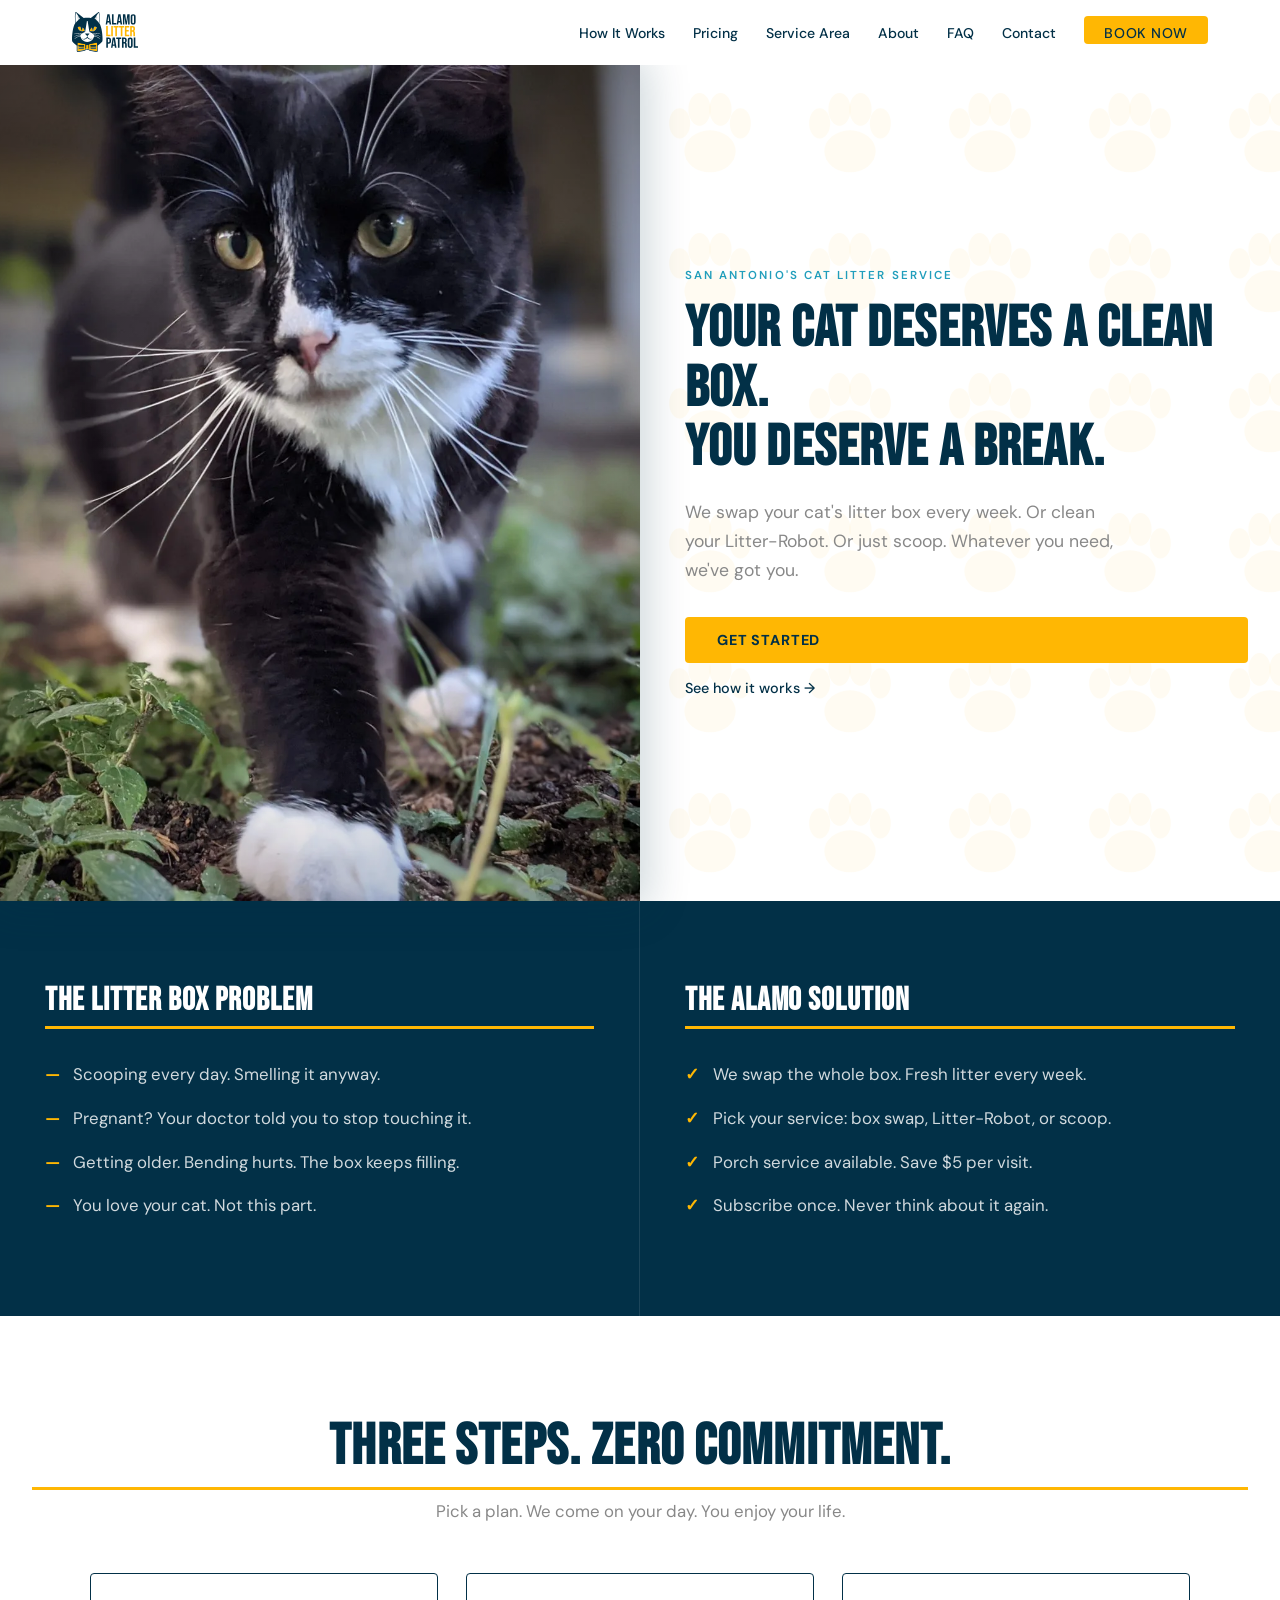
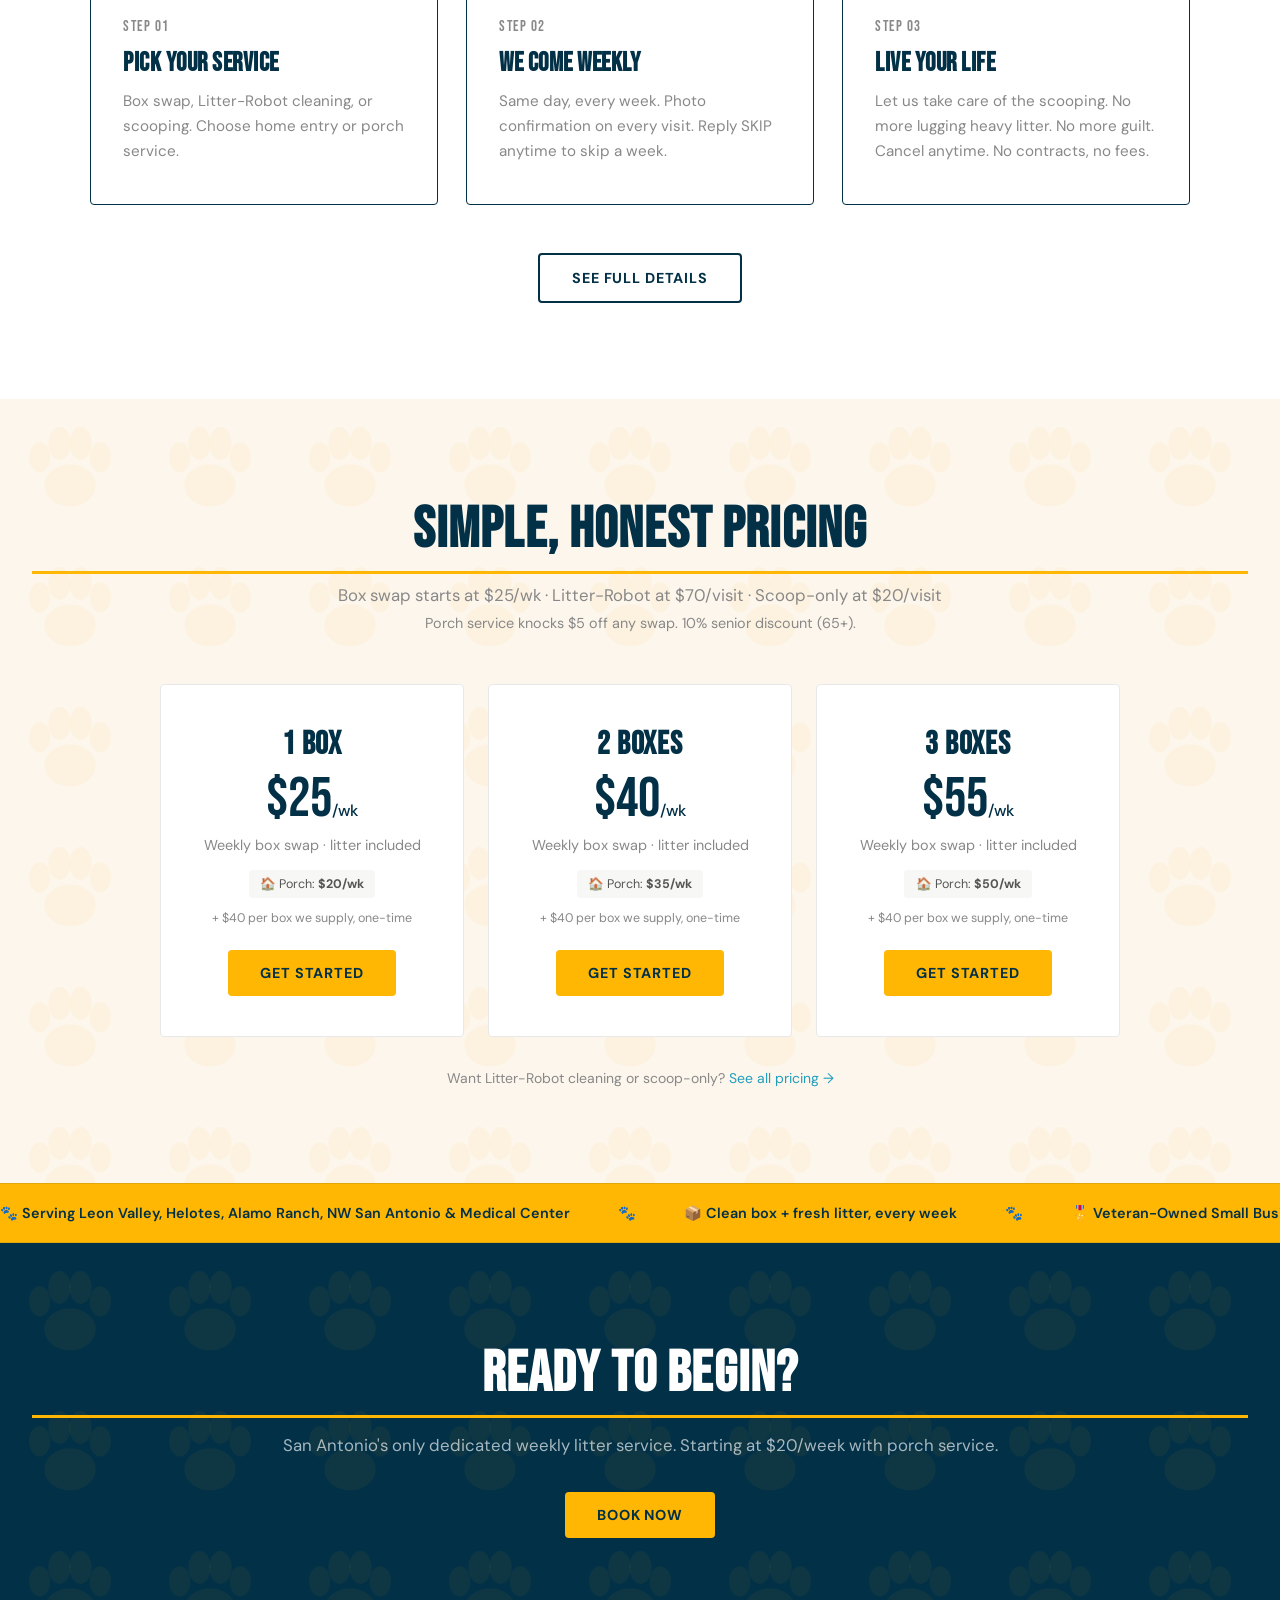
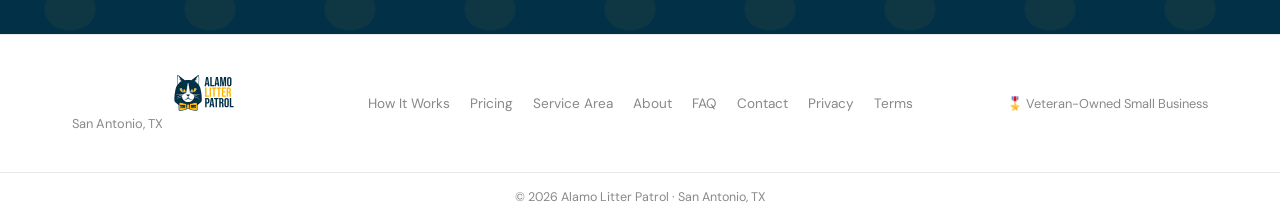
==== index.html @ ca348255 "Rebuild the favicon set as centered square icons The old favicon.svg was the horizontal logo lockup " ====
<!DOCTYPE html>
<html lang="en">
<head>
  <meta charset="UTF-8" />
  <meta name="viewport" content="width=device-width, initial-scale=1.0" />
  <title>Alamo Litter Patrol: San Antonio's Cat Litter Box Service</title>
  <meta name="description" content="Weekly cat litter box swap service in San Antonio. We drop clean, take dirty, you never touch litter again. Box swap, Litter-Robot cleaning, and scooping available. Veteran-owned." />
  <link rel="canonical" href="https://alamolitterpatrol.com/" />
  <meta property="og:title" content="Alamo Litter Patrol: San Antonio Cat Litter Service" />
  <meta property="og:description" content="San Antonio's weekly cat litter box cleaning service. Box swap, Litter-Robot cleaning, and scooping. Veteran-owned." />
  <meta property="og:type" content="website" />
  <meta property="og:url" content="https://alamolitterpatrol.com/" />
  <meta property="og:image" content="https://alamolitterpatrol.com/assets/og-card.jpg" />
  <meta property="og:image:alt" content="Bug, the Alamo Litter Patrol tuxedo cat mascot" />
  <meta name="twitter:card" content="summary_large_image" />
  <link rel="preconnect" href="https://fonts.googleapis.com" />
  <link rel="preconnect" href="https://fonts.gstatic.com" crossorigin />
  <link rel="stylesheet" href="style.css" />
  <link rel="icon" href="/favicon.ico" sizes="48x48" />
  <link rel="icon" type="image/svg+xml" href="/assets/favicon.svg" />
  <link rel="icon" type="image/png" sizes="32x32" href="/assets/favicon-32x32.png" />
  <link rel="icon" type="image/png" sizes="192x192" href="/assets/favicon-192x192.png" />
  <link rel="apple-touch-icon" sizes="180x180" href="/assets/apple-touch-icon.png" />
  <link rel="manifest" href="/site.webmanifest" />
  <script type="application/ld+json">
  {
    "@context": "https://schema.org",
    "@type": "LocalBusiness",
    "@id": "https://alamolitterpatrol.com/#business",
    "name": "Alamo Litter Patrol",
    "description": "Weekly cat litter box service in San Antonio, Texas. Box swap, Litter-Robot cleaning, and scooping. Litter included, no contracts, cancel anytime. Veteran-owned.",
    "slogan": "Built by cat people. For cat people.",
    "url": "https://alamolitterpatrol.com/",
    "telephone": "+1-210-920-0654",
    "email": "hello@alamolitterpatrol.com",
    "logo": "https://alamolitterpatrol.com/assets/logo.svg",
    "image": "https://alamolitterpatrol.com/assets/og-card.jpg",
    "priceRange": "$$",
    "currenciesAccepted": "USD",
    "address": {
      "@type": "PostalAddress",
      "addressLocality": "San Antonio",
      "addressRegion": "TX",
      "addressCountry": "US"
    },
    "areaServed": [
      {
        "@type": "City",
        "name": "San Antonio"
      },
      {
        "@type": "PostalCodeArea",
        "postalCode": "78238",
        "addressCountry": "US"
      },
      {
        "@type": "PostalCodeArea",
        "postalCode": "78240",
        "addressCountry": "US"
      },
      {
        "@type": "PostalCodeArea",
        "postalCode": "78250",
        "addressCountry": "US"
      },
      {
        "@type": "PostalCodeArea",
        "postalCode": "78230",
        "addressCountry": "US"
      },
      {
        "@type": "PostalCodeArea",
        "postalCode": "78229",
        "addressCountry": "US"
      },
      {
        "@type": "PostalCodeArea",
        "postalCode": "78249",
        "addressCountry": "US"
      },
      {
        "@type": "PostalCodeArea",
        "postalCode": "78231",
        "addressCountry": "US"
      },
      {
        "@type": "PostalCodeArea",
        "postalCode": "78023",
        "addressCountry": "US"
      },
      {
        "@type": "PostalCodeArea",
        "postalCode": "78253",
        "addressCountry": "US"
      }
    ],
    "openingHoursSpecification": [
      {
        "@type": "OpeningHoursSpecification",
        "dayOfWeek": [
          "Monday",
          "Tuesday",
          "Wednesday",
          "Thursday",
          "Friday",
          "Saturday"
        ],
        "opens": "09:00",
        "closes": "18:00"
      }
    ],
    "sameAs": [
      "https://www.facebook.com/profile.php?id=61592431160074"
    ],
    "potentialAction": {
      "@type": "ReserveAction",
      "name": "Book a service",
      "target": {
        "@type": "EntryPoint",
        "urlTemplate": "https://alamolitterpatrol.com/book.html",
        "actionPlatform": [
          "http://schema.org/DesktopWebPlatform",
          "http://schema.org/MobileWebPlatform"
        ]
      }
    }
  }
  </script>
  <!-- Meta Pixel Code — "Alamo Litter Patrol Pixel" (ID 1383918793177818) -->
  <script>
  !function(f,b,e,v,n,t,s)
  {if(f.fbq)return;n=f.fbq=function(){n.callMethod?
  n.callMethod.apply(n,arguments):n.queue.push(arguments)};
  if(!f._fbq)f._fbq=n;n.push=n;n.loaded=!0;n.version='2.0';
  n.queue=[];t=b.createElement(e);t.async=!0;
  t.src=v;s=b.getElementsByTagName(e)[0];
  s.parentNode.insertBefore(t,s)}(window, document,'script',
  'https://connect.facebook.net/en_US/fbevents.js');
  fbq('init', '1383918793177818');
  fbq('track', 'PageView');
  </script>
  <noscript><img height="1" width="1" style="display:none"
  src="https://www.facebook.com/tr?id=1383918793177818&ev=PageView&noscript=1"
  /></noscript>
  <!-- End Meta Pixel Code -->
</head>
<body>

  <a class="skip-link" href="#main">Skip to content</a>

  <!-- ══ NAVIGATION ══ -->
  <header id="site-nav" role="banner">
    <nav aria-label="Main navigation">
      <a href="/" class="nav-logo"><img src="/assets/logo.svg" alt="Alamo Litter Patrol" width="66" height="40" /></a>
      <button class="hamburger" aria-label="Toggle menu" aria-expanded="false">
        <span></span><span></span><span></span>
      </button>
      <ul class="nav-links" id="nav-links">
        <li><a href="/how-it-works.html">How It Works</a></li>
        <li><a href="/pricing.html">Pricing</a></li>
        <li><a href="/service-area.html">Service Area</a></li>
        <li><a href="/about.html">About</a></li>
        <li><a href="/faq.html">FAQ</a></li>
        <li><a href="/contact.html">Contact</a></li>
        <li><a href="/book.html" class="nav-cta">Book Now</a></li>
      </ul>
    </nav>
  </header>

  <main id="main">

    <!-- ══ HERO ══ -->
    <section id="hero" aria-label="Hero">
      <div class="hero-photo">
        <!-- WebP first, JPEG fallback for anything that can't take it. Same 1800x1350
             source; the WebP is 43% lighter at visually identical quality. This is the
             LCP image, hence fetchpriority. -->
        <picture>
          <source srcset="assets/bug-hero-glow.webp" type="image/webp" />
          <img src="assets/bug-hero-glow.jpg" alt="Bug, a tuxedo cat walking toward the camera through green ground cover" fetchpriority="high" />
        </picture>
      </div>
      <div class="hero-content">
        <p class="eyebrow">San Antonio's Cat Litter Service</p>
        <h1>YOUR CAT DESERVES A CLEAN BOX.<br>YOU DESERVE A BREAK.</h1>
        <p class="hero-subhead">We swap your cat's litter box every week. Or clean your Litter-Robot. Or just scoop. Whatever you need, we've got you.</p>
        <a href="/book.html" class="btn btn-orange">GET STARTED</a>
        <a href="/how-it-works.html" class="hero-secondary">See how it works →</a>
      </div>
    </section>

    <!-- ══ PROBLEM / SOLUTION ══ -->
    <section class="problem-solution" aria-label="The problem and our solution">
      <div class="ps-col">
        <h2>THE LITTER BOX PROBLEM</h2>
        <ul class="dash-list">
          <li>Scooping every day. Smelling it anyway.</li>
          <li>Pregnant? Your doctor told you to stop touching it.</li>
          <li>Getting older. Bending hurts. The box keeps filling.</li>
          <li>You love your cat. Not this part.</li>
        </ul>
      </div>
      <div class="ps-col">
        <h2>THE ALAMO SOLUTION</h2>
        <ul class="check-list">
          <li>We swap the whole box. Fresh litter every week.</li>
          <li>Pick your service: box swap, Litter-Robot, or scoop.</li>
          <li>Porch service available. Save $5 per visit.</li>
          <li>Subscribe once. Never think about it again.</li>
        </ul>
      </div>
    </section>

    <!-- ══ HOW IT WORKS (teaser) ══ -->
    <section class="how-it-works">
      <h2 class="section-heading">THREE STEPS. ZERO COMMITMENT.</h2>
      <p class="section-subhead">Pick a plan. We come on your day. You enjoy your life.</p>
      <div class="steps-grid">

        <article class="step-card">
          <p class="step-number">STEP 01</p>
          <h3>Pick Your Service</h3>
          <p>Box swap, Litter-Robot cleaning, or scooping. Choose home entry or porch service.</p>
        </article>

        <article class="step-card">
          <p class="step-number">STEP 02</p>
          <h3>We Come Weekly</h3>
          <p>Same day, every week. Photo confirmation on every visit. Reply SKIP anytime to skip a week.</p>
        </article>

        <article class="step-card">
          <p class="step-number">STEP 03</p>
          <h3>Live Your Life</h3>
          <p>Let us take care of the scooping. No more lugging heavy litter. No more guilt. Cancel anytime. No contracts, no fees.</p>
        </article>

      </div>
      <div style="text-align:center;margin-top:3rem;">
        <a href="/how-it-works.html" class="btn btn-ghost">SEE FULL DETAILS</a>
      </div>
    </section>

    <!-- ══ PRICING TEASER ══ -->
    <section class="pricing">
      <h2 class="section-heading">SIMPLE, HONEST PRICING</h2>
      <p class="section-subhead">Box swap starts at $25/wk · Litter-Robot at $70/visit · Scoop-only at $20/visit<br>
        <span style="font-size:0.9rem;">Porch service knocks $5 off any swap. 10% senior discount (65+).</span>
      </p>
      <div class="pricing-grid">

        <div class="price-card">
          <h3>1 Box</h3>
          <div class="price">$25<span>/wk</span></div>
          <p class="price-details">Weekly box swap · litter included</p>
          <p class="porch-pill">🏠 Porch: <strong>$20/wk</strong></p>
          <p class="setup-fee">+ $40 per box we supply, one-time</p>
          <a href="/book.html" class="btn btn-orange">GET STARTED</a>
        </div>

        <div class="price-card">

          <h3>2 Boxes</h3>
          <div class="price">$40<span>/wk</span></div>
          <p class="price-details">Weekly box swap · litter included</p>
          <p class="porch-pill">🏠 Porch: <strong>$35/wk</strong></p>
          <p class="setup-fee">+ $40 per box we supply, one-time</p>
          <a href="/book.html" class="btn btn-orange">GET STARTED</a>
        </div>

        <div class="price-card">
          <h3>3 Boxes</h3>
          <div class="price">$55<span>/wk</span></div>
          <p class="price-details">Weekly box swap · litter included</p>
          <p class="porch-pill">🏠 Porch: <strong>$50/wk</strong></p>
          <p class="setup-fee">+ $40 per box we supply, one-time</p>
          <a href="/book.html" class="btn btn-orange">GET STARTED</a>
        </div>

      </div>
      <p class="addon-note" style="margin-top:2rem;">Want Litter-Robot cleaning or scoop-only? <a href="/pricing.html">See all pricing →</a></p>
    </section>

    <!-- ══ TRUST MARQUEE ══ -->
    <section class="trust-bar" aria-label="Why customers trust us">
      <div class="marquee-track">
        <div class="marquee-inner" aria-hidden="true">
          <span>🐾 Serving Leon Valley, Helotes, Alamo Ranch, NW San Antonio &amp; Medical Center</span>
          <span class="paw-sep">🐾</span>
          <span>📦 Clean box + fresh litter, every week</span>
          <span class="paw-sep">🐾</span>
          <span>🎖️ Veteran-Owned Small Business</span>
          <span class="paw-sep">🐾</span>
          <span>✅ Porch service available. Save $5/visit</span>
          <span class="paw-sep">🐾</span>
          <span>🐾 Serving Leon Valley, Helotes, Alamo Ranch, NW San Antonio &amp; Medical Center</span>
          <span class="paw-sep">🐾</span>
          <span>📦 Clean box + fresh litter, every week</span>
          <span class="paw-sep">🐾</span>
          <span>🎖️ Veteran-Owned Small Business</span>
          <span class="paw-sep">🐾</span>
          <span>✅ Porch service available. Save $5/visit</span>
          <span class="paw-sep">🐾</span>
        </div>
      </div>
    </section>

    <!-- ══ FINAL CTA ══ -->
    <section class="cta-band">
      <h2>Ready To Begin?</h2>
      <p>San Antonio's only dedicated weekly litter service. Starting at $20/week with porch service.</p>
      <a href="/book.html" class="btn btn-orange">BOOK NOW</a>
    </section>

  </main>

  <!-- ══ MOBILE STICKY CTA ══ -->
  <div class="mobile-cta-bar" aria-hidden="false">
    <a href="/book.html" class="btn btn-orange">📦 BOOK NOW</a>
    <a href="mailto:hello@alamolitterpatrol.com" class="btn btn-orange" style="border-color:var(--white);color:var(--white);">✉️ CONTACT</a>
  </div>

  <!-- ══ FOOTER ══ -->
  <footer>
    <div class="footer-top">
      <div class="footer-brand">
        <img src="/assets/logo.svg" alt="Alamo Litter Patrol" width="60" height="36" class="footer-logo-img" loading="lazy" />
        <span class="footer-city">San Antonio, TX</span>
      </div>
      <nav class="footer-nav" aria-label="Footer navigation">
        <a href="/how-it-works.html">How It Works</a>
        <a href="/pricing.html">Pricing</a>
        <a href="/service-area.html">Service Area</a>
        <a href="/about.html">About</a>
        <a href="/faq.html">FAQ</a>
        <a href="/contact.html">Contact</a>
        <a href="/privacy.html">Privacy</a>
        <a href="/terms.html">Terms</a>
      </nav>
      <div class="footer-badge">🎖️ Veteran-Owned Small Business</div>
    </div>
    <div class="footer-bottom">&copy; 2026 Alamo Litter Patrol &middot; San Antonio, TX</div>
  </footer>

  <script src="script.js"></script>
</body>
</html>
---- style.css ----
/* ══════════════════════════════
   ALAMO LITTER PATROL — V2 SHARED STYLES
   Fonts: Bebas Neue (display) + DM Sans (body)
   Palette: ~70% white · 20% deep space blue (#023047) · 7% amber flame (#FFB703) · 3% blue green (#219EBC)
══════════════════════════════ */

@import url('https://fonts.googleapis.com/css2?family=Bebas+Neue&family=DM+Sans:ital,opsz,wght@0,9..40,400;0,9..40,500;0,9..40,600;0,9..40,700;1,9..40,400&display=swap');

:root {
  --white: #FFFFFF;
  --off-white: #F7F7F5;
  --color-warm-white: #FDF6EC;
  --black: #023047;
  --orange: #FFB703;
  --orange-hover: #FFA000;
  --blue-green: #219EBC;
  --blue-green-hover: #1B8AA6;
  --gray-light: #E8E8E8;
  --gray-mid: #888888;
  --gray-dark: #555555;
  --font-display: 'Bebas Neue', sans-serif;
  --font-body: 'DM Sans', sans-serif;
  --nav-height: 64px;
  --t-fast: 150ms ease;
  --t-med: 200ms ease;
  --max-w: 1200px;
}

*, *::before, *::after { box-sizing: border-box; margin: 0; padding: 0; }
html { scroll-behavior: smooth; }
body {
  font-family: var(--font-body);
  background: var(--white);
  color: var(--black);
  -webkit-font-smoothing: antialiased;
  overflow-x: hidden;
  padding-bottom: 70px; /* room for mobile sticky CTA */
}
@media (min-width: 769px) { body { padding-bottom: 0; } }

img { max-width: 100%; display: block; }
a { text-decoration: none; color: inherit; }
ul { list-style: none; }

/* ── Skip link (a11y) ── */
.skip-link {
  position: absolute;
  left: -9999px;
  top: 0;
  background: var(--black);
  color: var(--white);
  padding: 0.75rem 1.5rem;
  z-index: 9999;
}
.skip-link:focus { left: 0; }

/* ══════════════════════════════
   TYPOGRAPHY
══════════════════════════════ */
.section-heading {
  font-family: var(--font-display);
  font-size: clamp(2.4rem, 4.5vw, 3.8rem);
  letter-spacing: 0.02em;
  text-align: center;
  margin-bottom: 0.5rem;
}
/* Amber accent rule under all H2 section headings, site-wide */
h2 {
  border-bottom: 3px solid var(--orange);
  padding-bottom: 0.4rem;
}
.section-subhead {
  font-size: 1.05rem;
  color: var(--gray-mid);
  text-align: center;
  margin-bottom: 3rem;
  line-height: 1.6;
}

/* ══════════════════════════════
   BUTTONS
══════════════════════════════ */
.btn {
  display: inline-block;
  padding: 0.875rem 2rem;
  font-family: var(--font-body);
  font-weight: 700;
  font-size: 0.9rem;
  letter-spacing: 0.06em;
  text-transform: uppercase;
  border-radius: 4px;
  border: none;
  cursor: pointer;
  transition: background-color var(--t-fast), color var(--t-fast), transform var(--t-fast);
}
.btn-orange { background: var(--orange); color: var(--black); }
.btn-orange:hover { background: var(--orange-hover); transform: translateY(-1px); }
.btn-outline { background: transparent; color: var(--white); border: 2px solid var(--white); }
.btn-outline:hover { background: var(--white); color: var(--black); transform: translateY(-1px); }
.btn-ghost { background: transparent; color: var(--black); border: 2px solid var(--black); }
.btn-ghost:hover { background: var(--black); color: var(--white); transform: translateY(-1px); }

/* ══════════════════════════════
   NAVIGATION
══════════════════════════════ */
#site-nav {
  position: sticky;
  top: 0;
  z-index: 100;
  background: var(--white);
  border-bottom: 1px solid transparent;
  transition: border-color var(--t-med);
}
#site-nav.scrolled { border-bottom-color: var(--gray-light); }

#site-nav nav {
  display: flex;
  align-items: center;
  justify-content: space-between;
  max-width: var(--max-w);
  margin: 0 auto;
  padding: 0 2rem;
  height: var(--nav-height);
}

.nav-logo {
  display: flex;
  align-items: center;
  flex-shrink: 0;
}
.nav-logo img {
  height: 40px;
  width: auto;
  display: block;
}

.nav-links {
  display: flex;
  align-items: center;
  gap: 1.75rem;
}
.nav-links a {
  font-weight: 500;
  font-size: 0.88rem;
  color: var(--black);
  position: relative;
  padding-bottom: 2px;
}
.nav-links a:not(.nav-cta)::after {
  content: '';
  position: absolute;
  bottom: 0; left: 0;
  width: 0; height: 2px;
  background: var(--blue-green);
  transition: width var(--t-med);
}
.nav-links a:not(.nav-cta):hover::after,
.nav-links a:not(.nav-cta).active::after { width: 100%; }
.nav-links a.active { color: var(--blue-green); font-weight: 600; }

.nav-cta {
  background: var(--orange);
  color: var(--black) !important;
  padding: 0.5rem 1.25rem;
  border-radius: 4px;
  font-weight: 700;
  font-size: 0.875rem;
  letter-spacing: 0.04em;
  text-transform: uppercase;
  transition: background var(--t-fast);
}
.nav-cta:hover { background: var(--orange-hover); }

.hamburger {
  display: none;
  flex-direction: column;
  justify-content: space-between;
  width: 24px; height: 18px;
  background: none; border: none;
  cursor: pointer; padding: 0;
}
.hamburger span {
  display: block;
  height: 2px; width: 100%;
  background: var(--black);
  border-radius: 2px;
  transition: transform var(--t-med), opacity var(--t-med);
}
.hamburger.open span:nth-child(1) { transform: translateY(8px) rotate(45deg); }
.hamburger.open span:nth-child(2) { opacity: 0; }
.hamburger.open span:nth-child(3) { transform: translateY(-8px) rotate(-45deg); }

/* ══════════════════════════════
   MOBILE STICKY CTA BAR
══════════════════════════════ */
.mobile-cta-bar {
  display: none;
  position: fixed;
  bottom: 0; left: 0; right: 0;
  background: var(--black);
  color: var(--white);
  padding: 0.75rem 1rem;
  gap: 0.5rem;
  z-index: 90;
  border-top: 2px solid var(--orange);
}
.mobile-cta-bar .btn {
  flex: 1;
  padding: 0.75rem 1rem;
  font-size: 0.82rem;
}
@media (max-width: 768px) {
  .mobile-cta-bar { display: flex; }
}

/* ══════════════════════════════
   HERO (home page)
══════════════════════════════ */
#hero {
  display: grid;
  grid-template-columns: 1fr 1fr;
  min-height: calc(100svh - var(--nav-height));
}
.hero-photo {
  position: relative;
  overflow: hidden;
  background: var(--black);
  /* Softens where the photo meets the announcement bar above and the paw panel to
     the right. The shadow falls OUTSIDE the image, into the neighbouring sections,
     so the seam stops being a knife edge without anything overlaying Bug herself. */
  box-shadow: 0 0 40px 8px rgba(2, 48, 71, 0.20);
  z-index: 1;
}
.hero-photo img {
  position: absolute;
  inset: 0;
  width: 100%; height: 100%;
  object-fit: cover;
  /* At the desktop and portrait-phone hero shapes this photo crops horizontally only,
     so this value does nothing there. It matters on short, wide viewports (landscape
     phones), where anchoring high keeps Bug's head in frame instead of her feet. */
  object-position: center 12%;
}
.hero-photo::after {
  content: '';
  position: absolute;
  inset: 0;
  background: radial-gradient(ellipse at center, transparent 45%, rgba(0,0,0,0.4) 100%);
  pointer-events: none;
  z-index: 1;
}

.hero-content {
  display: flex;
  flex-direction: column;
  justify-content: center;
  padding: 4rem 5% 4rem 7%;
  background-color: var(--white);
  /* Subtle amber paw-print texture (opacity baked into the SVG) */
  background-image: url('assets/paw.svg');
  background-repeat: repeat;
  background-size: 140px;
  animation: heroEntrance 600ms ease-out both;
}
@keyframes heroEntrance {
  from { opacity: 0; transform: translateY(28px); }
  to   { opacity: 1; transform: translateY(0); }
}

.eyebrow {
  font-size: 0.72rem;
  font-weight: 600;
  letter-spacing: 0.18em;
  text-transform: uppercase;
  color: var(--blue-green);
  margin-bottom: 1rem;
}

.hero-content h1 {
  font-family: var(--font-display);
  font-size: clamp(2.8rem, 4.5vw, 4.8rem);
  line-height: 1.04;
  letter-spacing: 0.02em;
  color: var(--black);
  margin-bottom: 1.25rem;
}

.hero-subhead {
  font-size: 1.1rem;
  color: var(--gray-mid);
  line-height: 1.65;
  margin-bottom: 2rem;
  max-width: 440px;
}

.hero-secondary {
  display: inline-block;
  margin-top: 1rem;
  font-size: 0.9rem;
  font-weight: 500;
  color: var(--black);
  border-bottom: 1px solid transparent;
  transition: border-color var(--t-fast);
  width: fit-content;
}
.hero-secondary:hover { border-bottom-color: var(--black); }

/* ══════════════════════════════
   PAGE HEADER (sub-pages)
══════════════════════════════ */
.page-header {
  background: var(--black);
  color: var(--white);
  padding: 5rem 2rem 4rem;
  text-align: center;
}
.page-header .eyebrow { color: var(--orange); }
.page-header h1 {
  font-family: var(--font-display);
  font-size: clamp(2.8rem, 5vw, 4.5rem);
  letter-spacing: 0.02em;
  margin-bottom: 1rem;
}
.page-header p {
  font-size: 1.1rem;
  color: rgba(255,255,255,0.7);
  max-width: 620px;
  margin: 0 auto;
  line-height: 1.6;
}

/* ══════════════════════════════
   PROBLEM & SOLUTION
══════════════════════════════ */
.problem-solution {
  display: grid;
  grid-template-columns: 1fr 1fr;
  background: var(--black);
  color: var(--white);
}
.ps-col { padding: 5rem 7%; }
.ps-col:first-child { border-right: 1px solid rgba(255,255,255,0.1); }
.ps-col h2 {
  font-family: var(--font-display);
  font-size: clamp(1.8rem, 2.5vw, 2.4rem);
  letter-spacing: 0.03em;
  margin-bottom: 2rem;
}
.dash-list li,
.check-list li {
  position: relative;
  padding-left: 1.75rem;
  margin-bottom: 1.1rem;
  font-size: 1.05rem;
  line-height: 1.55;
  color: rgba(255,255,255,0.82);
}
.dash-list li::before {
  content: '—';
  position: absolute; left: 0;
  color: var(--orange); font-weight: 700;
}
.check-list li::before {
  content: '✓';
  position: absolute; left: 0;
  color: var(--orange); font-weight: 700;
}

/* ══════════════════════════════
   HOW IT WORKS — STEPS
══════════════════════════════ */
.how-it-works,
.section-block {
  background: var(--white);
  padding: 6rem 2rem;
}
.section-block.alt {
  background-color: var(--color-warm-white);
  background-image: url('assets/paw.svg');
  background-repeat: repeat;
  background-size: 140px;
}

.steps-grid {
  display: grid;
  grid-template-columns: repeat(3, 1fr);
  gap: 1.75rem;
  max-width: 1100px;
  margin: 3rem auto 0;
}
.step-card {
  border: 1.5px solid var(--black);
  border-radius: 4px;
  padding: 2.5rem 2rem;
  background: var(--white);
  transition: transform var(--t-med), box-shadow var(--t-med);
}
.step-card:hover {
  transform: translateY(-4px);
  box-shadow: 0 8px 24px rgba(0,0,0,0.12);
}
.step-icon { width: 44px; height: 44px; margin-bottom: 1.25rem; }
.step-number {
  font-family: var(--font-display);
  font-size: 0.9rem;
  letter-spacing: 0.1em;
  color: var(--blue-green);
  margin-bottom: 0.5rem;
}
.step-card h3 {
  font-family: var(--font-display);
  font-size: 1.65rem;
  letter-spacing: 0.02em;
  margin-bottom: 0.625rem;
  color: var(--black);
}
.step-card p {
  font-size: 0.95rem;
  color: var(--gray-mid);
  line-height: 1.65;
}

/* ══════════════════════════════
   PRICING
══════════════════════════════ */
.pricing {
  background-color: var(--color-warm-white);
  background-image: url('assets/paw.svg');
  background-repeat: repeat;
  background-size: 140px;
  padding: 6rem 2rem;
}

.pricing-toggle {
  display: flex;
  justify-content: center;
  flex-wrap: wrap;
  gap: 0.5rem;
  margin-bottom: 3rem;
}
.ptab {
  font-family: var(--font-body);
  font-weight: 700;
  font-size: 0.85rem;
  letter-spacing: 0.06em;
  text-transform: uppercase;
  padding: 0.6rem 1.5rem;
  border: 2px solid var(--black);
  border-radius: 4px;
  background: transparent;
  color: var(--black);
  cursor: pointer;
  transition: background var(--t-fast), color var(--t-fast);
}
.ptab.active,
.ptab:hover {
  background: var(--black);
  color: var(--white);
}

.ptab-panel { animation: fadeIn 200ms ease both; }
.ptab-panel.hidden { display: none; }
@keyframes fadeIn {
  from { opacity: 0; transform: translateY(8px); }
  to   { opacity: 1; transform: translateY(0); }
}

.panel-intro {
  text-align: center;
  font-size: 0.95rem;
  color: var(--gray-mid);
  max-width: 580px;
  margin: 0 auto 2.5rem;
  line-height: 1.65;
}

.pricing-grid {
  display: grid;
  grid-template-columns: repeat(3, 1fr);
  gap: 1.5rem;
  max-width: 960px;
  margin: 0 auto 1.5rem;
  align-items: start;
}
/* Two-tile panels (scooping): same tile width as the 3-up grid, centered. */
.pricing-grid--two {
  grid-template-columns: repeat(2, 1fr);
  max-width: 632px;
}
.price-card {
  background: var(--white);
  border: 1.5px solid var(--gray-light);
  border-radius: 4px;
  padding: 2.5rem 2rem;
  text-align: center;
  position: relative;
  transition: transform var(--t-med), box-shadow var(--t-med);
}
.price-card:hover {
  transform: translateY(-4px);
  box-shadow: 0 8px 24px rgba(0,0,0,0.12);
}
.price-card.featured {
  background: var(--black);
  color: var(--white);
  border-color: var(--black);
  padding-top: 3.5rem;
}

.popular-badge {
  position: absolute;
  top: 0; right: 0;
  background: var(--orange);
  color: var(--black);
  font-size: 0.62rem;
  font-weight: 700;
  letter-spacing: 0.08em;
  text-transform: uppercase;
  padding: 0.3rem 0.75rem;
  border-radius: 0 4px 0 4px;
}

.price-card h3 {
  font-family: var(--font-display);
  font-size: 2rem;
  letter-spacing: 0.03em;
  margin-bottom: 0.5rem;
}
.price {
  font-family: var(--font-display);
  font-size: 3.5rem;
  line-height: 1;
  margin-bottom: 0.5rem;
}
.price span {
  font-family: var(--font-body);
  font-size: 1rem;
  font-weight: 500;
}
.price-details {
  font-size: 0.9rem;
  color: var(--gray-mid);
  margin-bottom: 0.5rem;
}
.price-card.featured .price-details { color: rgba(255,255,255,0.65); }

.porch-pill {
  font-size: 0.78rem;
  color: var(--gray-dark);
  margin: 0.5rem auto 0.75rem;
  background: var(--off-white);
  border-radius: 3px;
  padding: 0.4rem 0.7rem;
  display: inline-block;
}
.price-card.featured .porch-pill {
  background: rgba(255,255,255,0.1);
  color: rgba(255,255,255,0.8);
}

.setup-fee {
  font-size: 0.78rem;
  color: var(--gray-mid);
  margin-bottom: 1.5rem;
}
.price-card.featured .setup-fee { color: rgba(255,255,255,0.5); }

.addon-note {
  text-align: center;
  font-size: 0.875rem;
  color: var(--gray-mid);
  margin-top: 0.5rem;
}
.addon-note a { color: var(--blue-green); }
.addon-note a:hover { text-decoration: underline; }

/* ── Promo announcement (top of homepage + booking page) ── */
.promo-note-bar {
  padding: 1.5rem 1.5rem;
}
/* Each bar matches the section directly beneath it, so the strip reads as part of
   that section rather than as a white band floating above it. */
.promo-note-bar--paw {
  background-color: var(--white);
  /* Same subtle amber paw texture as .hero-content — keep these in sync. */
  background-image: url('assets/paw.svg');
  background-repeat: repeat;
  background-size: 140px;
}
.promo-note-bar--navy {
  background: var(--black);
}
/* Accent modifier, independent of the background modifier above. */
.promo-note-bar--amber .promo-note { border-color: var(--orange); }
.promo-note-bar--amber .promo-note-tag { background: var(--orange); }
.promo-note {
  display: flex;
  align-items: center;
  justify-content: center;
  gap: 0.75rem;
  width: fit-content;
  max-width: 800px;
  margin: 0 auto;
  padding: 0.85rem 1.35rem;
  background: transparent;
  border: 2px solid var(--blue-green);
  border-radius: 6px;
}
.promo-note-bar--navy .promo-note p { color: var(--white); }
.promo-note-tag {
  flex-shrink: 0;
  background: var(--blue-green);
  color: var(--black);
  font-size: 0.62rem;
  font-weight: 700;
  letter-spacing: 0.08em;
  text-transform: uppercase;
  /* Tag shape: the left edge comes to a point aimed at the sentence. The extra
     left padding keeps the text clear of the point. Browsers without clip-path
     just get a rectangle with rounded right corners. */
  padding: 0.32rem 0.7rem 0.32rem 0.95rem;
  border-radius: 0 4px 4px 0;
  clip-path: polygon(0.55rem 0, 100% 0, 100% 100%, 0.55rem 100%, 0 50%);
  white-space: nowrap;
}
.promo-note p {
  font-size: 1rem;
  font-weight: 600;
  color: var(--black);
  line-height: 1.5;
  text-align: left;
}

/* ── Litter delivery add-on callout (distinct from pricing tiers) ── */
.litter-addon {
  max-width: 680px;
  margin: 3rem auto 0;
  background: var(--white);
  border: 2px solid var(--orange);
  border-radius: 8px;
  padding: 2.5rem 2rem;
  text-align: center;
}
.litter-addon h3 {
  font-family: var(--font-display);
  font-size: 1.9rem;
  letter-spacing: 0.02em;
  color: var(--black);
  margin-bottom: 1rem;
}
.litter-addon p {
  font-size: 1rem;
  color: var(--gray-dark);
  line-height: 1.7;
  margin-bottom: 1rem;
}
.litter-addon .addon-fine {
  font-size: 0.85rem;
  color: var(--gray-mid);
  font-style: italic;
  margin-bottom: 1.5rem;
}

/* ── Setup fee callout (tiered, with waiver) ── */
.setup-callout {
  max-width: 520px;
  margin: 2.5rem auto 0;
  background: var(--white);
  border: 1px solid rgba(2,48,71,0.12);
  border-left: 4px solid var(--orange);
  border-radius: 8px;
  padding: 1.75rem 1.75rem 1.5rem;
  text-align: left;
}
.setup-callout h3 {
  font-family: var(--font-display);
  font-size: 1.45rem;
  letter-spacing: 0.02em;
  color: var(--black);
  margin-bottom: 0.75rem;
}
.setup-callout p {
  font-size: 0.95rem;
  color: var(--gray-dark);
  line-height: 1.65;
  margin-bottom: 1rem;
}
.setup-tiers {
  width: 100%;
  border-collapse: collapse;
  margin: 0 0 1.25rem;
}
.setup-tiers td {
  padding: 0.55rem 0;
  font-size: 0.95rem;
  color: var(--gray-dark);
  border-bottom: 1px solid rgba(2,48,71,0.08);
}
.setup-tiers tr:last-child td { border-bottom: none; }
.setup-tiers td:last-child {
  text-align: right;
  font-weight: 700;
  color: var(--black);
}
.setup-callout .setup-waiver {
  margin-bottom: 0;
  padding: 0.85rem 1rem;
  background: var(--off-white);
  border-radius: 6px;
  font-size: 0.92rem;
  color: var(--gray-dark);
}
.setup-callout .setup-waiver strong { color: var(--black); }

/* ══════════════════════════════
   TRUST MARQUEE
══════════════════════════════ */
.trust-bar {
  background: var(--orange);
  border-top: 1px solid rgba(2,48,71,0.12);
  border-bottom: 1px solid rgba(2,48,71,0.12);
  overflow: hidden;
  padding: 1.25rem 0;
}
.marquee-track { overflow: hidden; }
.marquee-inner {
  display: flex;
  align-items: center;
  gap: 3rem;
  white-space: nowrap;
  width: max-content;
  animation: marqueeScroll 36s linear infinite;
}
.marquee-track:hover .marquee-inner { animation-play-state: paused; }
@keyframes marqueeScroll {
  from { transform: translateX(0); }
  to   { transform: translateX(-50%); }
}
.marquee-inner span {
  font-size: 0.9rem;
  font-weight: 600;
  color: var(--black);
  flex-shrink: 0;
}
.paw-sep { color: var(--black); }

/* ══════════════════════════════
   FAQ
══════════════════════════════ */
.faq {
  background-color: var(--color-warm-white);
  background-image: url('assets/paw.svg');
  background-repeat: repeat;
  background-size: 140px;
  padding: 6rem 2rem;
}
.faq-list {
  max-width: 720px;
  margin: 3rem auto 0;
}
.faq-item { border-bottom: 1px solid var(--gray-light); }
.faq-item:first-child { border-top: 1px solid var(--gray-light); }
.faq-question {
  width: 100%;
  display: flex;
  justify-content: space-between;
  align-items: center;
  gap: 1rem;
  padding: 1.25rem 0;
  background: none; border: none;
  font-family: var(--font-body);
  font-size: 1rem;
  font-weight: 600;
  color: var(--black);
  text-align: left;
  cursor: pointer;
}
.faq-icon {
  font-size: 1.5rem;
  font-weight: 300;
  color: var(--blue-green);
  flex-shrink: 0;
  line-height: 1;
  transition: transform var(--t-med);
  display: inline-block;
}
.faq-question[aria-expanded="true"] .faq-icon { transform: rotate(45deg); }
.faq-answer {
  max-height: 0;
  overflow: hidden;
  transition: max-height 300ms ease, padding-bottom 300ms ease;
}
.faq-answer.open {
  max-height: 400px;
  padding-bottom: 1.25rem;
}
.faq-answer p {
  font-size: 0.95rem;
  color: var(--gray-mid);
  line-height: 1.7;
}

/* ══════════════════════════════
   CTA BAND
══════════════════════════════ */
.cta-band {
  background-color: var(--black);
  background-image: url('assets/paw.svg');
  background-repeat: repeat;
  background-size: 140px;
  color: var(--white);
  text-align: center;
  padding: 6rem 2rem;
}
.cta-band h2 {
  font-family: var(--font-display);
  font-size: clamp(2.4rem, 4.5vw, 4rem);
  letter-spacing: 0.02em;
  margin-bottom: 1rem;
}
.cta-band p {
  font-size: 1.05rem;
  color: rgba(255,255,255,0.65);
  margin-bottom: 2.25rem;
}

/* ══════════════════════════════
   GENERIC CONTAINER
══════════════════════════════ */
.container {
  max-width: 880px;
  margin: 0 auto;
}
.container.wide { max-width: var(--max-w); }
.container.narrow { max-width: 720px; }

.prose h2 {
  font-family: var(--font-display);
  font-size: clamp(1.8rem, 3vw, 2.4rem);
  letter-spacing: 0.02em;
  margin: 2.5rem 0 1rem;
}
.prose h3 {
  font-family: var(--font-body);
  font-size: 1.15rem;
  font-weight: 700;
  margin: 1.75rem 0 0.75rem;
}
.prose p {
  font-size: 1.02rem;
  line-height: 1.75;
  color: var(--gray-dark);
  margin-bottom: 1.25rem;
}
.prose ul:not(.dash-list):not(.check-list) {
  margin: 0 0 1.5rem 1.5rem;
  list-style: disc;
}
.prose ul li {
  font-size: 1.02rem;
  line-height: 1.7;
  color: var(--gray-dark);
  margin-bottom: 0.5rem;
}
.prose a {
  color: var(--blue-green);
  font-weight: 600;
  text-decoration: underline;
  text-underline-offset: 2px;
}
.prose a:hover { color: var(--blue-green-hover); }

/* ══════════════════════════════
   ABOUT
══════════════════════════════ */
.about-grid {
  display: grid;
  grid-template-columns: 1fr 1.4fr;
  gap: 4rem;
  max-width: var(--max-w);
  margin: 0 auto;
  align-items: center;
}
.about-photo {
  border-radius: 4px;
  overflow: hidden;
  aspect-ratio: 4/5;
  background: var(--black);
}
.about-photo img { width: 100%; height: 100%; object-fit: cover; }

.about-stats {
  display: grid;
  grid-template-columns: repeat(3, 1fr);
  gap: 2rem;
  max-width: 880px;
  margin: 3rem auto 0;
  text-align: center;
}
.stat-num {
  font-family: var(--font-display);
  font-size: 3rem;
  color: var(--orange);
  line-height: 1;
}
.stat-label {
  font-size: 0.85rem;
  color: var(--gray-mid);
  margin-top: 0.5rem;
}

/* ══════════════════════════════
   SERVICE AREA
══════════════════════════════ */
.zip-grid {
  display: grid;
  grid-template-columns: repeat(auto-fit, minmax(180px, 1fr));
  gap: 1rem;
  max-width: 720px;
  margin: 2rem auto 0;
}
.zip-chip {
  background: var(--white);
  border: 1.5px solid var(--gray-light);
  border-radius: 4px;
  padding: 1rem 1.25rem;
  text-align: center;
  transition: border-color var(--t-fast), transform var(--t-fast);
}
.zip-chip:hover { border-color: var(--orange); transform: translateY(-2px); }
.zip-chip strong {
  display: block;
  font-family: var(--font-display);
  font-size: 1.4rem;
  letter-spacing: 0.03em;
}
.zip-chip span {
  font-size: 0.8rem;
  color: var(--gray-mid);
}

.waitlist-form, .founding-form { max-width: 560px; margin-top: 0.5rem; }
.waitlist-honeypot {
  position: absolute;
  left: -9999px;
  width: 1px;
  height: 1px;
  overflow: hidden;
}
.waitlist-fields {
  display: flex;
  gap: 0.625rem;
  flex-wrap: wrap;
}
.waitlist-input {
  flex: 1 1 180px;
  padding: 0.75rem 0.875rem;
  font-family: var(--font-body);
  font-size: 0.95rem;
  color: var(--black);
  background: var(--white);
  border: 1.5px solid rgba(2,48,71,0.25);
  border-radius: 4px;
}
.waitlist-input:focus { outline: none; border-color: var(--blue-green); }
.waitlist-submit { flex: 1 1 100%; }
.waitlist-error {
  font-size: 0.85rem;
  color: #B3261E;
  margin-top: 0.5rem;
}
.waitlist-thanks {
  font-size: 1.02rem;
  line-height: 1.75;
  color: var(--black);
}
.waitlist-thanks strong { color: var(--blue-green); }
@media (min-width: 560px) {
  .waitlist-submit { flex: 0 0 auto; }
}

/* ══════════════════════════════
   CONTACT / BOOK
══════════════════════════════ */
.contact-grid {
  display: grid;
  grid-template-columns: 1fr 1.4fr;
  gap: 3rem;
  max-width: var(--max-w);
  margin: 0 auto;
}
.contact-info {
  background: var(--black);
  color: var(--white);
  padding: 3rem 2.5rem;
  border-radius: 4px;
}
.contact-info h3 {
  font-family: var(--font-display);
  font-size: 1.6rem;
  letter-spacing: 0.03em;
  margin-bottom: 0.5rem;
}
.contact-info .contact-block {
  margin-top: 2rem;
}
.contact-info .contact-block strong {
  display: block;
  font-size: 0.78rem;
  letter-spacing: 0.12em;
  text-transform: uppercase;
  color: var(--orange);
  margin-bottom: 0.4rem;
}
.contact-info .contact-block a,
.contact-info .contact-block span {
  font-size: 1.05rem;
  color: var(--white);
}
.contact-info .contact-block a:hover { color: var(--orange); }


/* ══════════════════════════════
   FOOTER
══════════════════════════════ */
footer {
  background: var(--white);
  border-top: 1px solid var(--gray-light);
}
.footer-top {
  display: grid;
  grid-template-columns: 1fr auto 1fr;
  align-items: center;
  gap: 2rem;
  max-width: var(--max-w);
  margin: 0 auto;
  padding: 2.5rem 2rem;
}
.footer-brand {
  display: flex;
  flex-direction: column;
  gap: 0.25rem;
}
.footer-logo-img {
  height: 36px;
  width: auto;
  display: block;
}
.footer-city {
  font-size: 0.8rem;
  color: var(--gray-mid);
}
.footer-nav {
  display: flex;
  flex-wrap: wrap;
  gap: 1.25rem;
  justify-content: center;
}
.footer-nav a {
  font-size: 0.85rem;
  color: var(--gray-mid);
  transition: color var(--t-fast);
}
.footer-nav a:hover { color: var(--black); }
.footer-badge {
  font-size: 0.8rem;
  color: var(--gray-mid);
  text-align: right;
}
.footer-bottom {
  border-top: 1px solid var(--gray-light);
  text-align: center;
  padding: 1rem 2rem;
  font-size: 0.78rem;
  color: var(--gray-mid);
}

/* ══════════════════════════════
   RESPONSIVE — 768px
══════════════════════════════ */
@media (max-width: 768px) {
  .hamburger { display: flex; }

  .nav-links {
    position: fixed;
    top: var(--nav-height);
    left: 0; right: 0;
    background: var(--white);
    flex-direction: column;
    align-items: stretch;
    gap: 0;
    border-bottom: 1px solid var(--gray-light);
    max-height: 0;
    overflow: hidden;
    transition: max-height 320ms ease;
  }
  .nav-links.open { max-height: 600px; }
  .nav-links li {
    width: 100%;
    border-bottom: 1px solid var(--gray-light);
    text-align: center;
  }
  .nav-links a {
    display: block;
    padding: 1rem;
    font-size: 1rem;
  }
  .nav-links a:not(.nav-cta)::after { display: none; }
  .nav-cta { border-radius: 0; padding: 1rem; }

  #hero {
    grid-template-columns: 1fr;
    min-height: auto;
  }
  .hero-photo { height: 42vh; min-height: 260px; }
  .hero-content { padding: 3rem 1.75rem; }
  .hero-subhead { max-width: 100%; }

  .problem-solution { grid-template-columns: 1fr; }
  .ps-col:first-child { border-right: none; border-bottom: 1px solid rgba(255,255,255,0.1); }
  .ps-col { padding: 3rem 1.75rem; }

  .steps-grid { grid-template-columns: 1fr; max-width: 480px; margin-left: auto; margin-right: auto; }

  .pricing-grid { grid-template-columns: 1fr; max-width: 380px; margin-left: auto; margin-right: auto; }
  .price-card.featured { order: -1; }

  .promo-note-bar { padding: 1.25rem; }
  .promo-note {
    flex-direction: column;
    gap: 0.5rem;
    max-width: 380px;
    padding: 1rem 1.15rem;
  }
  .promo-note p { text-align: center; font-size: 0.95rem; }

  .about-grid { grid-template-columns: 1fr; gap: 2.5rem; }
  .about-stats { grid-template-columns: 1fr; gap: 1.5rem; }
  .contact-grid { grid-template-columns: 1fr; gap: 2rem; }

  .footer-top { grid-template-columns: 1fr; text-align: center; }
  .footer-brand { align-items: center; }
  .footer-badge { text-align: center; }
  .footer-nav { flex-wrap: wrap; gap: 1rem; }

  .how-it-works, .section-block, .pricing, .faq, .cta-band { padding: 4rem 1.5rem; }
  .page-header { padding: 3.5rem 1.5rem 3rem; }
}

/* ══════════════════════════════
   PROMO POPUP (rotating announcements)
══════════════════════════════ */
.promo-popup {
  position: fixed;
  right: 1.5rem;
  bottom: 1.5rem;
  z-index: 95;
  width: min(360px, calc(100vw - 3rem));
  background: var(--color-warm-white);
  border: 1px solid rgba(2,48,71,0.12);
  border-radius: 10px;
  box-shadow: 0 12px 32px rgba(2,48,71,0.22);
  padding: 1.5rem 1.5rem 1.375rem;
  transform: translateY(calc(100% + 2rem));
  opacity: 0;
  transition: transform var(--t-med), opacity var(--t-med);
  pointer-events: none;
}
.promo-popup.is-visible {
  transform: translateY(0);
  opacity: 1;
  pointer-events: auto;
}
@media (prefers-reduced-motion: reduce) {
  .promo-popup { transition: none; }
}

.promo-popup-close {
  position: absolute;
  top: 0.5rem;
  right: 0.5rem;
  width: 28px;
  height: 28px;
  border: none;
  background: transparent;
  color: var(--black);
  font-size: 1.4rem;
  line-height: 1;
  cursor: pointer;
  border-radius: 4px;
  transition: color var(--t-fast), background var(--t-fast);
}
.promo-popup-close:hover { color: var(--blue-green); background: rgba(2,48,71,0.06); }

.promo-popup-badge {
  display: inline-flex;
  align-items: center;
  gap: 0.35rem;
  background: var(--orange);
  color: var(--black);
  font-family: var(--font-body);
  font-size: 0.7rem;
  font-weight: 700;
  letter-spacing: 0.06em;
  text-transform: uppercase;
  padding: 0.3rem 0.7rem;
  border-radius: 999px;
  margin-bottom: 0.75rem;
}
.promo-popup-paw {
  width: 12px;
  height: 12px;
  fill: #000000;
  flex-shrink: 0;
}

.promo-popup-headline {
  font-family: var(--font-display);
  font-size: 1.6rem;
  letter-spacing: 0.01em;
  color: var(--black);
  border-bottom: 3px solid var(--orange);
  display: inline-block;
  padding-bottom: 0.25rem;
  margin: 0 1.5rem 0.75rem 0;
}
.promo-popup-copy {
  font-size: 0.9rem;
  line-height: 1.55;
  color: var(--gray-dark);
  margin-bottom: 1.125rem;
}
.promo-popup-cta {
  display: block;
  width: 100%;
  text-align: center;
}
.promo-popup-dismiss-link {
  display: block;
  margin: 0.75rem auto 0;
  background: none;
  border: none;
  color: var(--gray-mid);
  font-family: var(--font-body);
  font-size: 0.8rem;
  text-decoration: underline;
  cursor: pointer;
}
.promo-popup-dismiss-link:hover { color: var(--black); }

@media (max-width: 768px) {
  .promo-popup {
    left: 0.75rem;
    right: 0.75rem;
    bottom: calc(var(--mobile-cta-offset, 64px) + 0.75rem);
    width: auto;
    border-radius: 12px;
    padding: 1.25rem 1.25rem 1.125rem;
    transform: translateY(calc(100% + 2rem));
  }
}

/* ── 375px ── */
@media (max-width: 375px) {
  .hero-content h1 { font-size: 2.4rem; }
  .price { font-size: 3rem; }
  .cta-band h2 { font-size: 2.2rem; }
}

/* ══════════════════════════════
   BOOKING FORM (book.html)
══════════════════════════════ */
.booking-form { max-width: 720px; }
.booking-form [hidden] { display: none !important; }
.booking-consent { margin: 0.5rem 0 0; color: var(--gray-dark); }
.booking-consent a { color: var(--blue-green); }
.booking-step {
  border: 1.5px solid var(--gray-light);
  border-radius: 8px;
  padding: 1.75rem 1.5rem 1.5rem;
  margin: 0 0 1.5rem;
  min-width: 0;
}
.booking-step legend {
  font-family: var(--font-display);
  font-size: 1.6rem;
  letter-spacing: 0.03em;
  color: var(--black);
  padding: 0 0.5rem;
  display: flex;
  align-items: center;
  gap: 0.6rem;
}
.booking-step-num {
  display: inline-flex;
  align-items: center;
  justify-content: center;
  width: 1.75rem;
  height: 1.75rem;
  border-radius: 50%;
  background: var(--orange);
  color: var(--black);
  font-family: var(--font-body);
  font-size: 0.85rem;
  font-weight: 700;
}
.booking-choices {
  display: grid;
  grid-template-columns: repeat(2, minmax(0, 1fr));
  gap: 0.75rem;
  margin-bottom: 1.25rem;
}
.booking-choice {
  position: relative;
  display: block;
  border: 1.5px solid var(--gray-light);
  border-radius: 6px;
  padding: 0.9rem 1rem 0.9rem 2.5rem;
  cursor: pointer;
  transition: border-color var(--t-fast), background-color var(--t-fast);
}
.booking-choice:hover { border-color: var(--blue-green); }
.booking-choice input {
  position: absolute;
  left: 1rem;
  top: 1.05rem;
  accent-color: var(--blue-green);
}
.booking-choice:has(input:checked) {
  border-color: var(--blue-green);
  background: rgba(33,158,188,0.06);
}
.booking-choice-title {
  display: block;
  font-weight: 700;
  color: var(--black);
  margin-bottom: 0.2rem;
}
.booking-choice-sub {
  display: block;
  font-size: 0.85rem;
  line-height: 1.5;
  color: var(--gray-dark);
}
.booking-row {
  display: grid;
  grid-template-columns: repeat(2, minmax(0, 1fr));
  gap: 1rem;
}
.booking-field { margin-bottom: 1rem; min-width: 0; }
.booking-field label,
.booking-label {
  display: block;
  font-size: 0.85rem;
  font-weight: 700;
  color: var(--black);
  margin-bottom: 0.35rem;
}
.booking-optional { font-weight: 400; color: var(--gray-mid); }
.booking-field input,
.booking-field select,
.booking-field textarea {
  width: 100%;
  padding: 0.75rem 0.875rem;
  font-family: var(--font-body);
  font-size: 1rem;
  color: var(--black);
  background: var(--white);
  border: 1.5px solid rgba(2,48,71,0.25);
  border-radius: 4px;
}
.booking-field input:focus,
.booking-field select:focus,
.booking-field textarea:focus { outline: none; border-color: var(--blue-green); }
.booking-field textarea { resize: vertical; }
.booking-toggle { display: flex; gap: 1.25rem; padding: 0.7rem 0; flex-wrap: wrap; }
.booking-toggle label,
.booking-checks label {
  display: flex;
  align-items: center;
  gap: 0.5rem;
  font-size: 0.95rem;
  color: var(--black);
  cursor: pointer;
}
.booking-toggle input,
.booking-checks input { accent-color: var(--blue-green); width: 1.05rem; height: 1.05rem; }
.booking-toggle label.is-disabled { color: var(--gray-mid); cursor: not-allowed; }
.booking-checks { display: grid; gap: 0.6rem; margin: 0.25rem 0 1.25rem; }
.booking-hint {
  font-size: 0.85rem;
  color: var(--gray-mid);
  line-height: 1.5;
  margin: 0.25rem 0 0.75rem;
}
.booking-hint.is-good { color: var(--blue-green-hover); font-weight: 600; }
.booking-hint.is-bad { color: #B3261E; font-weight: 600; }
.booking-quote {
  background: var(--black);
  color: var(--white);
  border-radius: 6px;
  padding: 1.25rem 1.5rem;
}
.booking-quote-main { display: flex; align-items: baseline; gap: 0.35rem; }
.booking-quote-price {
  font-family: var(--font-display);
  font-size: 3rem;
  line-height: 1;
  color: var(--orange);
}
.booking-quote-per { font-size: 1rem; color: rgba(255,255,255,0.75); }
.booking-quote-line { font-size: 0.92rem; margin-top: 0.5rem; color: rgba(255,255,255,0.9); }
.booking-quote-line s { color: rgba(255,255,255,0.5); margin-right: 0.25rem; }
.booking-quote-note { font-size: 0.85rem; color: rgba(255,255,255,0.7); }
.booking-quote-note:empty { display: none; }
.booking-custom {
  background: var(--color-warm-white);
  border-radius: 6px;
  padding: 1rem 1.25rem;
  font-size: 0.95rem;
}
.booking-custom a { color: var(--blue-green); font-weight: 600; }
.booking-days {
  display: grid;
  grid-template-columns: repeat(6, minmax(0, 1fr));
  gap: 0.4rem;
  margin-bottom: 0.9rem;
}
.booking-day {
  font-family: var(--font-body);
  border: 1.5px solid var(--gray-light);
  background: var(--white);
  border-radius: 6px;
  padding: 0.55rem 0.25rem;
  cursor: pointer;
  color: var(--black);
  transition: border-color var(--t-fast), background-color var(--t-fast);
}
.booking-day:hover:not(:disabled) { border-color: var(--blue-green); }
.booking-day.is-selected { background: var(--blue-green); border-color: var(--blue-green); color: var(--white); }
.booking-day:disabled { color: var(--gray-mid); background: var(--off-white); cursor: not-allowed; }
.booking-day-name { display: block; font-weight: 700; font-size: 0.8rem; }
.booking-day-count { display: block; font-size: 0.7rem; opacity: 0.8; margin-top: 0.15rem; }
.booking-times {
  display: grid;
  grid-template-columns: repeat(auto-fill, minmax(92px, 1fr));
  gap: 0.4rem;
}
.booking-time {
  font-family: var(--font-body);
  font-size: 0.9rem;
  font-weight: 600;
  border: 1.5px solid var(--gray-light);
  background: var(--white);
  color: var(--black);
  border-radius: 4px;
  padding: 0.6rem 0.25rem;
  cursor: pointer;
  transition: border-color var(--t-fast), background-color var(--t-fast);
}
.booking-time:hover { border-color: var(--orange); }
.booking-time.is-selected { background: var(--orange); border-color: var(--orange); }
.booking-slot-status { margin-top: 0.9rem; color: var(--black); }
.booking-payment { margin: 0.5rem 0 0.75rem; min-height: 120px; }
.booking-secure {
  display: flex;
  gap: 0.6rem;
  align-items: flex-start;
  font-size: 0.85rem;
  line-height: 1.5;
  color: var(--gray-dark);
  background: var(--color-warm-white);
  border-radius: 6px;
  padding: 0.75rem 0.9rem;
  margin: 0.75rem 0 0;
}
.booking-secure strong { color: var(--black); }
.booking-secure a { color: var(--blue-green); }
.booking-lock { width: 1.1rem; height: 1.1rem; flex: 0 0 auto; fill: var(--blue-green); margin-top: 0.1rem; }
.booking-submit-row { text-align: center; }
.booking-submit { width: 100%; font-size: 1rem; padding: 1.1rem 2rem; }
.booking-submit:disabled { opacity: 0.6; cursor: wait; transform: none; }
.booking-error {
  font-size: 0.9rem;
  color: #B3261E;
  background: rgba(179,38,30,0.08);
  border-radius: 4px;
  padding: 0.75rem 1rem;
  margin-top: 1rem;
  text-align: left;
}
.booking-fine { font-size: 0.8rem; color: var(--gray-mid); margin-top: 1rem; line-height: 1.6; }
.booking-fine a { color: var(--blue-green); }
.booking-waitlist {
  margin-top: 0.5rem;
  background: var(--color-warm-white);
  border: 2px solid var(--orange);
  border-radius: 8px;
  padding: 1.5rem;
}
.booking-waitlist-lead { line-height: 1.7; margin-bottom: 1rem; }
.booking-waitlist-lead strong { color: var(--black); }
.booking-done {
  background: var(--white);
  border: 2px solid var(--blue-green);
  border-radius: 8px;
  padding: 2.5rem 2rem;
}
.booking-done .eyebrow { color: var(--blue-green); }
.booking-done h2 {
  font-family: var(--font-display);
  font-size: 2.6rem;
  letter-spacing: 0.02em;
  margin-bottom: 1.25rem;
}
.booking-done h3 {
  font-family: var(--font-display);
  font-size: 1.6rem;
  letter-spacing: 0.02em;
  margin: 1.75rem 0 0.75rem;
}
.booking-summary,
.booking-next { list-style: none; padding: 0; }
.booking-summary li,
.booking-next li {
  padding: 0.5rem 0;
  border-bottom: 1px solid var(--gray-light);
  line-height: 1.6;
  font-size: 0.98rem;
}
.booking-summary li:last-child,
.booking-next li:last-child { border-bottom: none; }
.booking-summary strong,
.booking-next strong { color: var(--black); }
.booking-calendar { display: flex; flex-wrap: wrap; gap: 0.6rem; margin-top: 1.5rem; }
.booking-calendar .btn { font-size: 0.8rem; padding: 0.7rem 1.1rem; }
@media (max-width: 600px) {
  .booking-choices,
  .booking-row { grid-template-columns: 1fr; }
  .booking-days { grid-template-columns: repeat(3, minmax(0, 1fr)); }
  .booking-step { padding: 1.4rem 1rem 1rem; }
}
.page-header .price-lock-note { font-size: 0.9rem; opacity: 0.8; margin-top: 0.75rem; }
.booking-price-lock { margin-top: 0.6rem; margin-bottom: 0; text-align: left; }
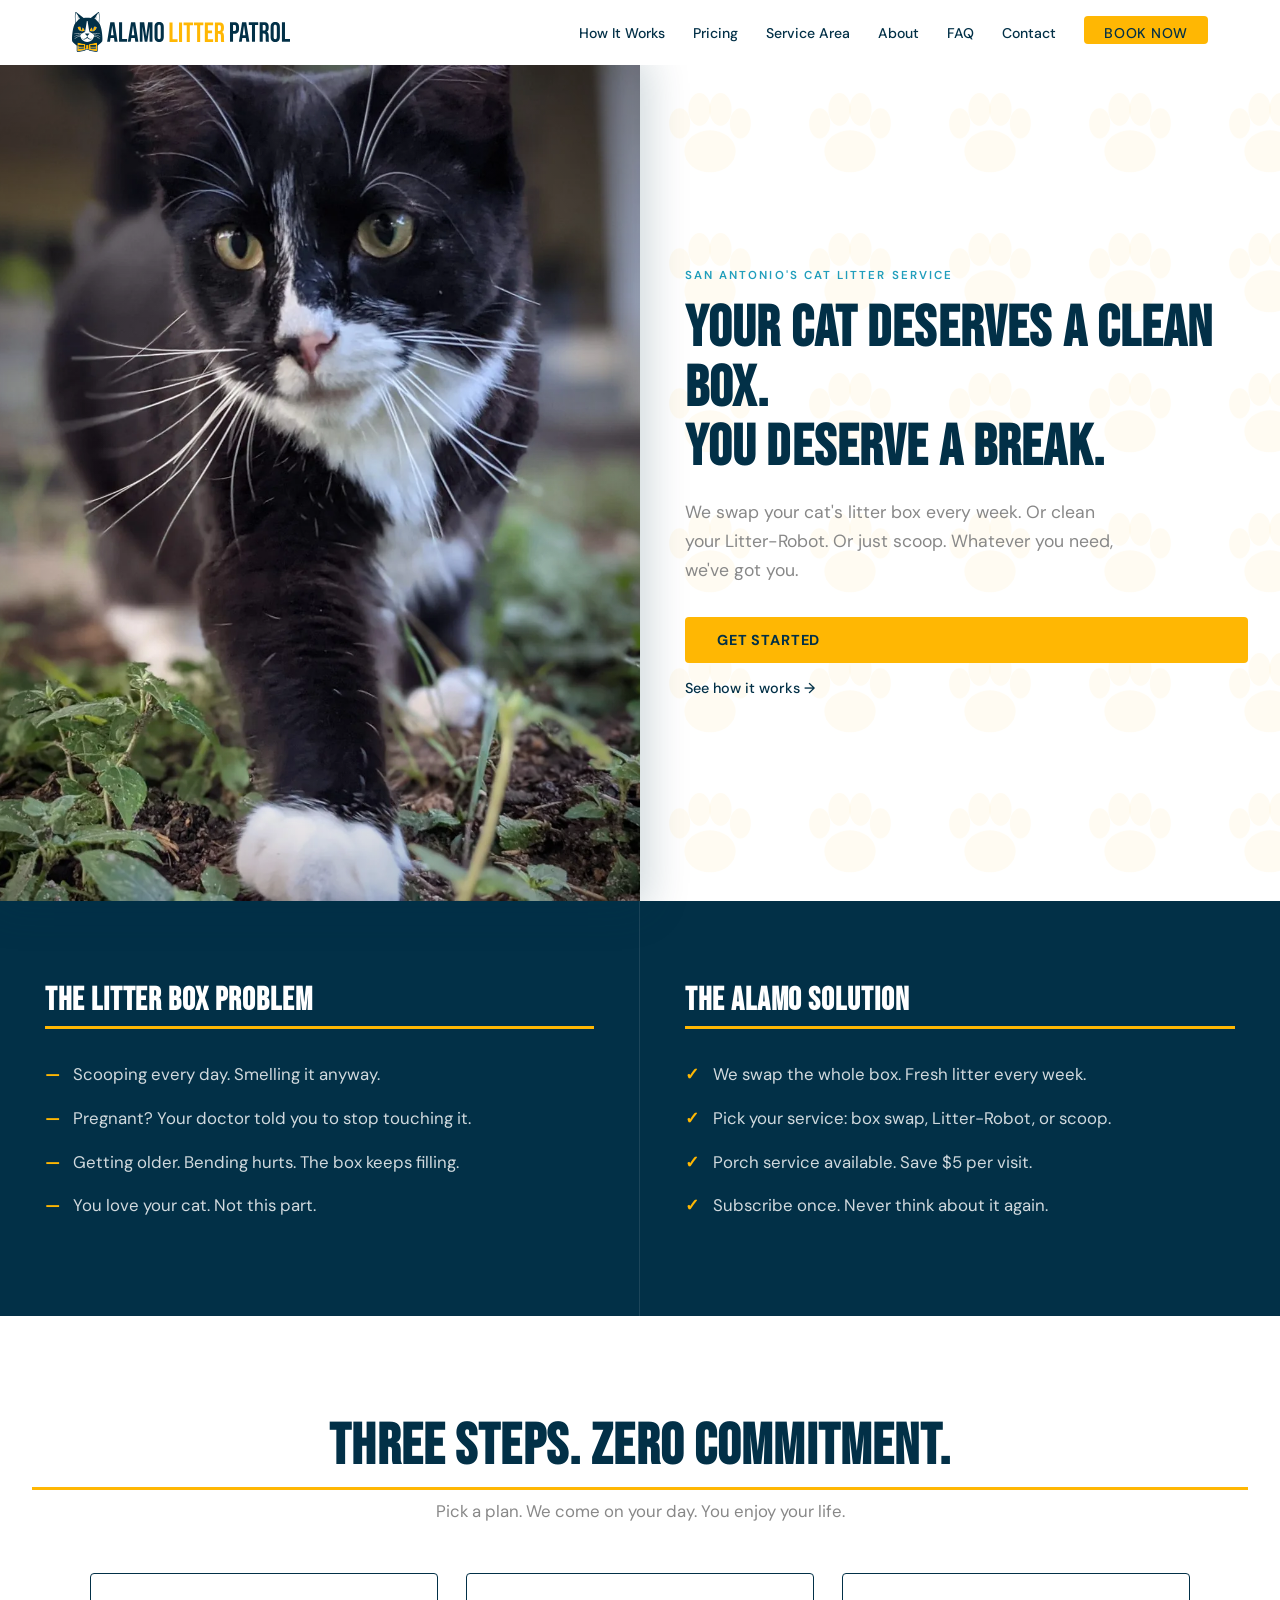
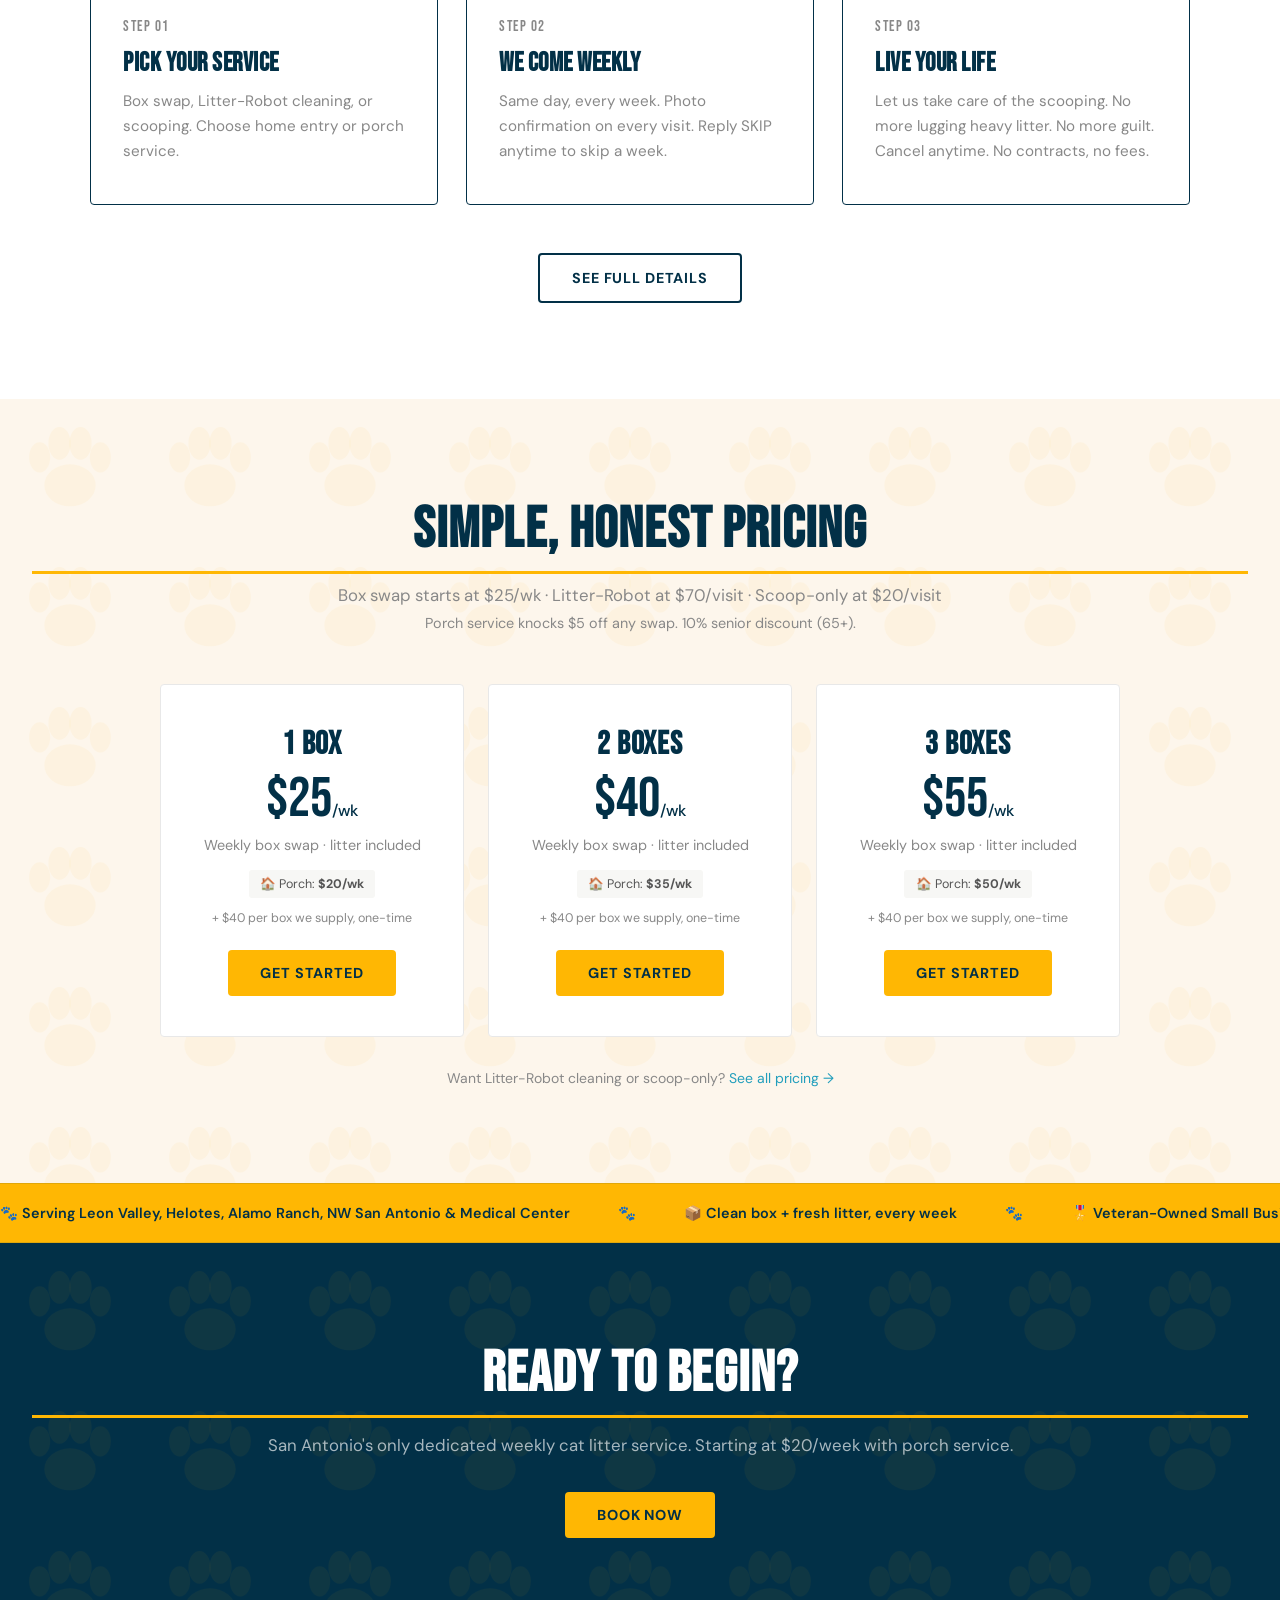
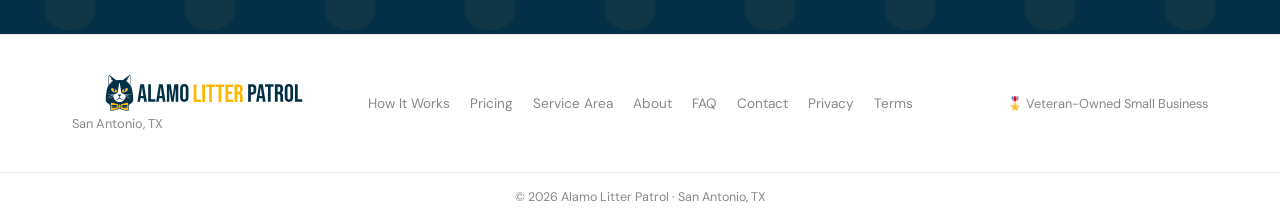
==== commit a1f6240a: "Site copy fixes and a single-line logo lockup - faq.html: "more than 3 boxes" question now covers Li" ====
--- a/index.html
+++ b/index.html
@@ -21,7 +21,7 @@
   <link rel="icon" type="image/png" sizes="32x32" href="/assets/favicon-32x32.png" />
   <link rel="icon" type="image/png" sizes="192x192" href="/assets/favicon-192x192.png" />
   <link rel="apple-touch-icon" sizes="180x180" href="/assets/apple-touch-icon.png" />
-  <link rel="manifest" href="/site.webmanifest" />
+  <link rel="manifest" href="/manifest.json" />
   <script type="application/ld+json">
   {
     "@context": "https://schema.org",
@@ -37,6 +37,7 @@
     "image": "https://alamolitterpatrol.com/assets/og-card.jpg",
     "priceRange": "$$",
     "currenciesAccepted": "USD",
+    "paymentAccepted": "Credit Card",
     "address": {
       "@type": "PostalAddress",
       "addressLocality": "San Antonio",
@@ -151,7 +152,7 @@
   <!-- ══ NAVIGATION ══ -->
   <header id="site-nav" role="banner">
     <nav aria-label="Main navigation">
-      <a href="/" class="nav-logo"><img src="/assets/logo.svg" alt="Alamo Litter Patrol" width="66" height="40" /></a>
+      <a href="/" class="nav-logo"><img src="/assets/logo.svg" alt="Alamo Litter Patrol" width="218" height="40" /></a>
       <button class="hamburger" aria-label="Toggle menu" aria-expanded="false">
         <span></span><span></span><span></span>
       </button>
@@ -308,7 +309,7 @@
     <!-- ══ FINAL CTA ══ -->
     <section class="cta-band">
       <h2>Ready To Begin?</h2>
-      <p>San Antonio's only dedicated weekly litter service. Starting at $20/week with porch service.</p>
+      <p>San Antonio's only dedicated weekly cat litter service. Starting at $20/week with porch service.</p>
       <a href="/book.html" class="btn btn-orange">BOOK NOW</a>
     </section>
 
@@ -324,7 +325,7 @@
   <footer>
     <div class="footer-top">
       <div class="footer-brand">
-        <img src="/assets/logo.svg" alt="Alamo Litter Patrol" width="60" height="36" class="footer-logo-img" loading="lazy" />
+        <img src="/assets/logo.svg" alt="Alamo Litter Patrol" width="196" height="36" class="footer-logo-img" loading="lazy" />
         <span class="footer-city">San Antonio, TX</span>
       </div>
       <nav class="footer-nav" aria-label="Footer navigation">
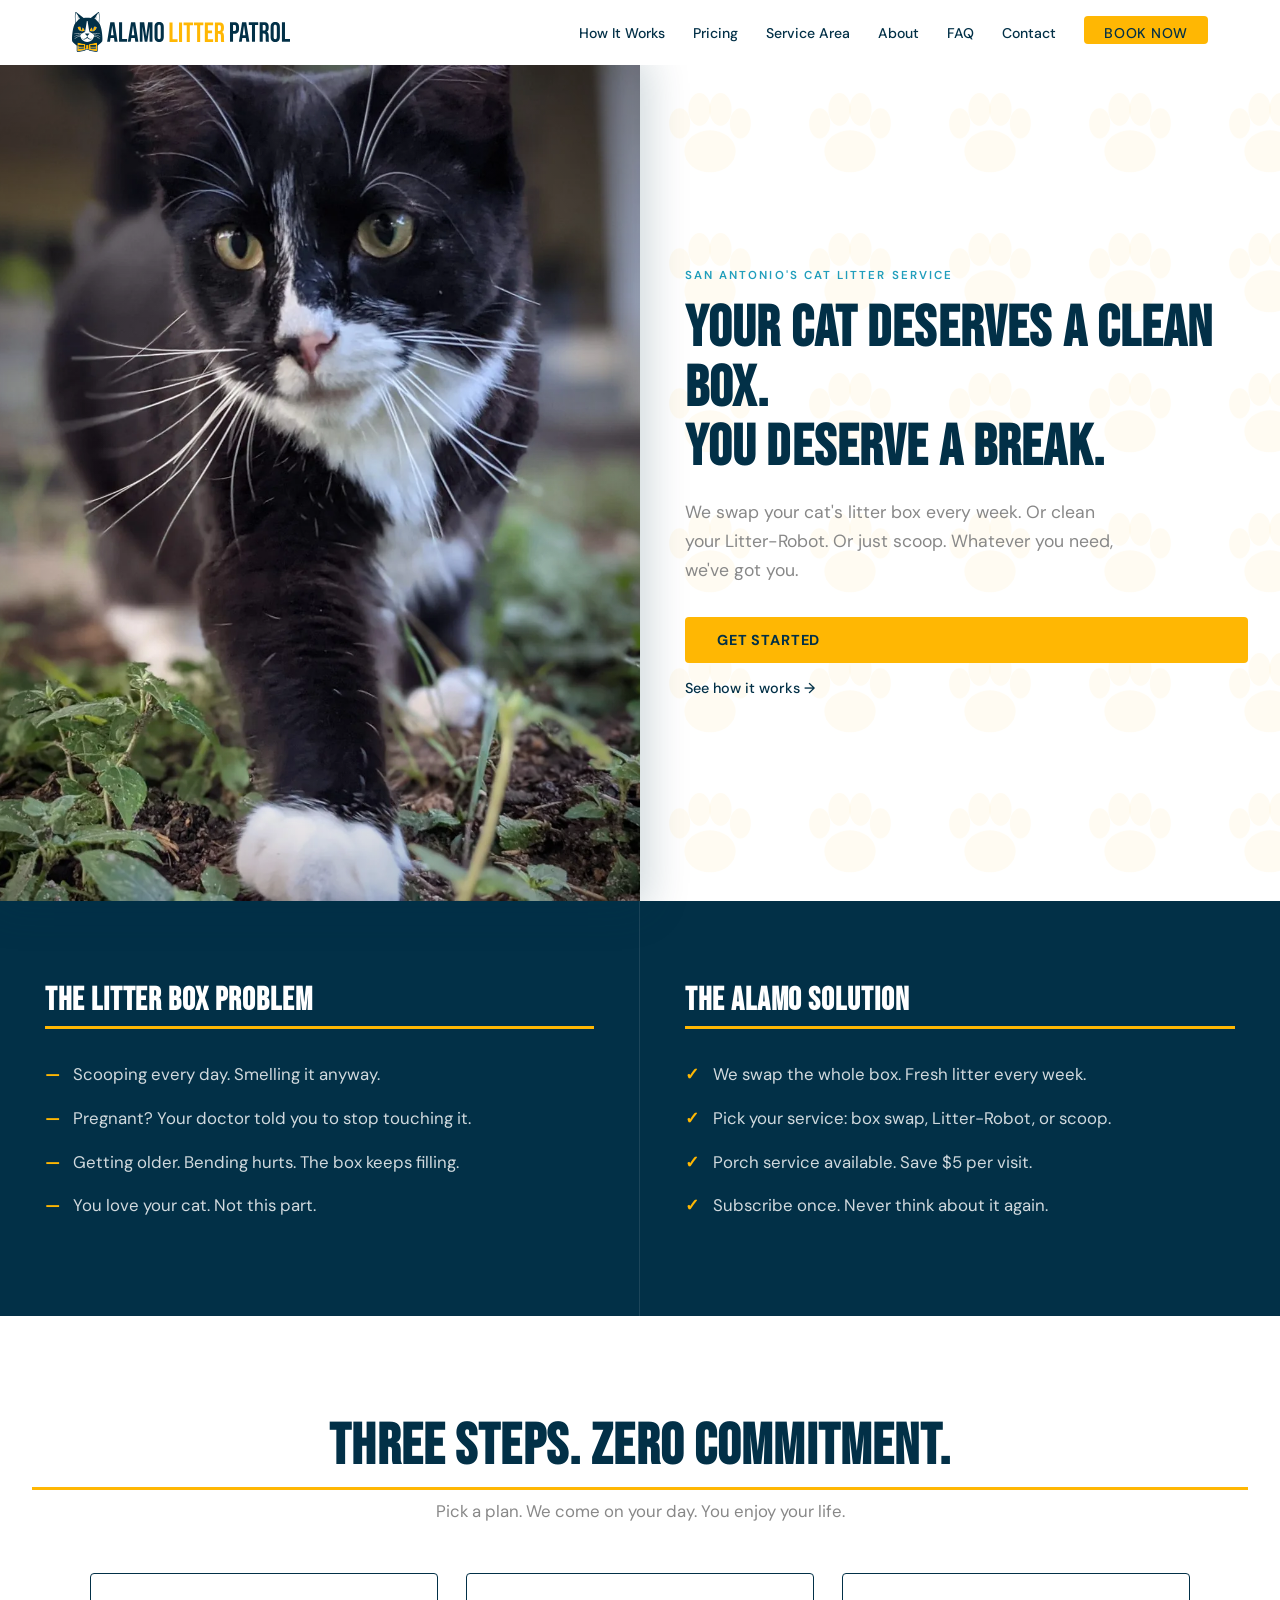
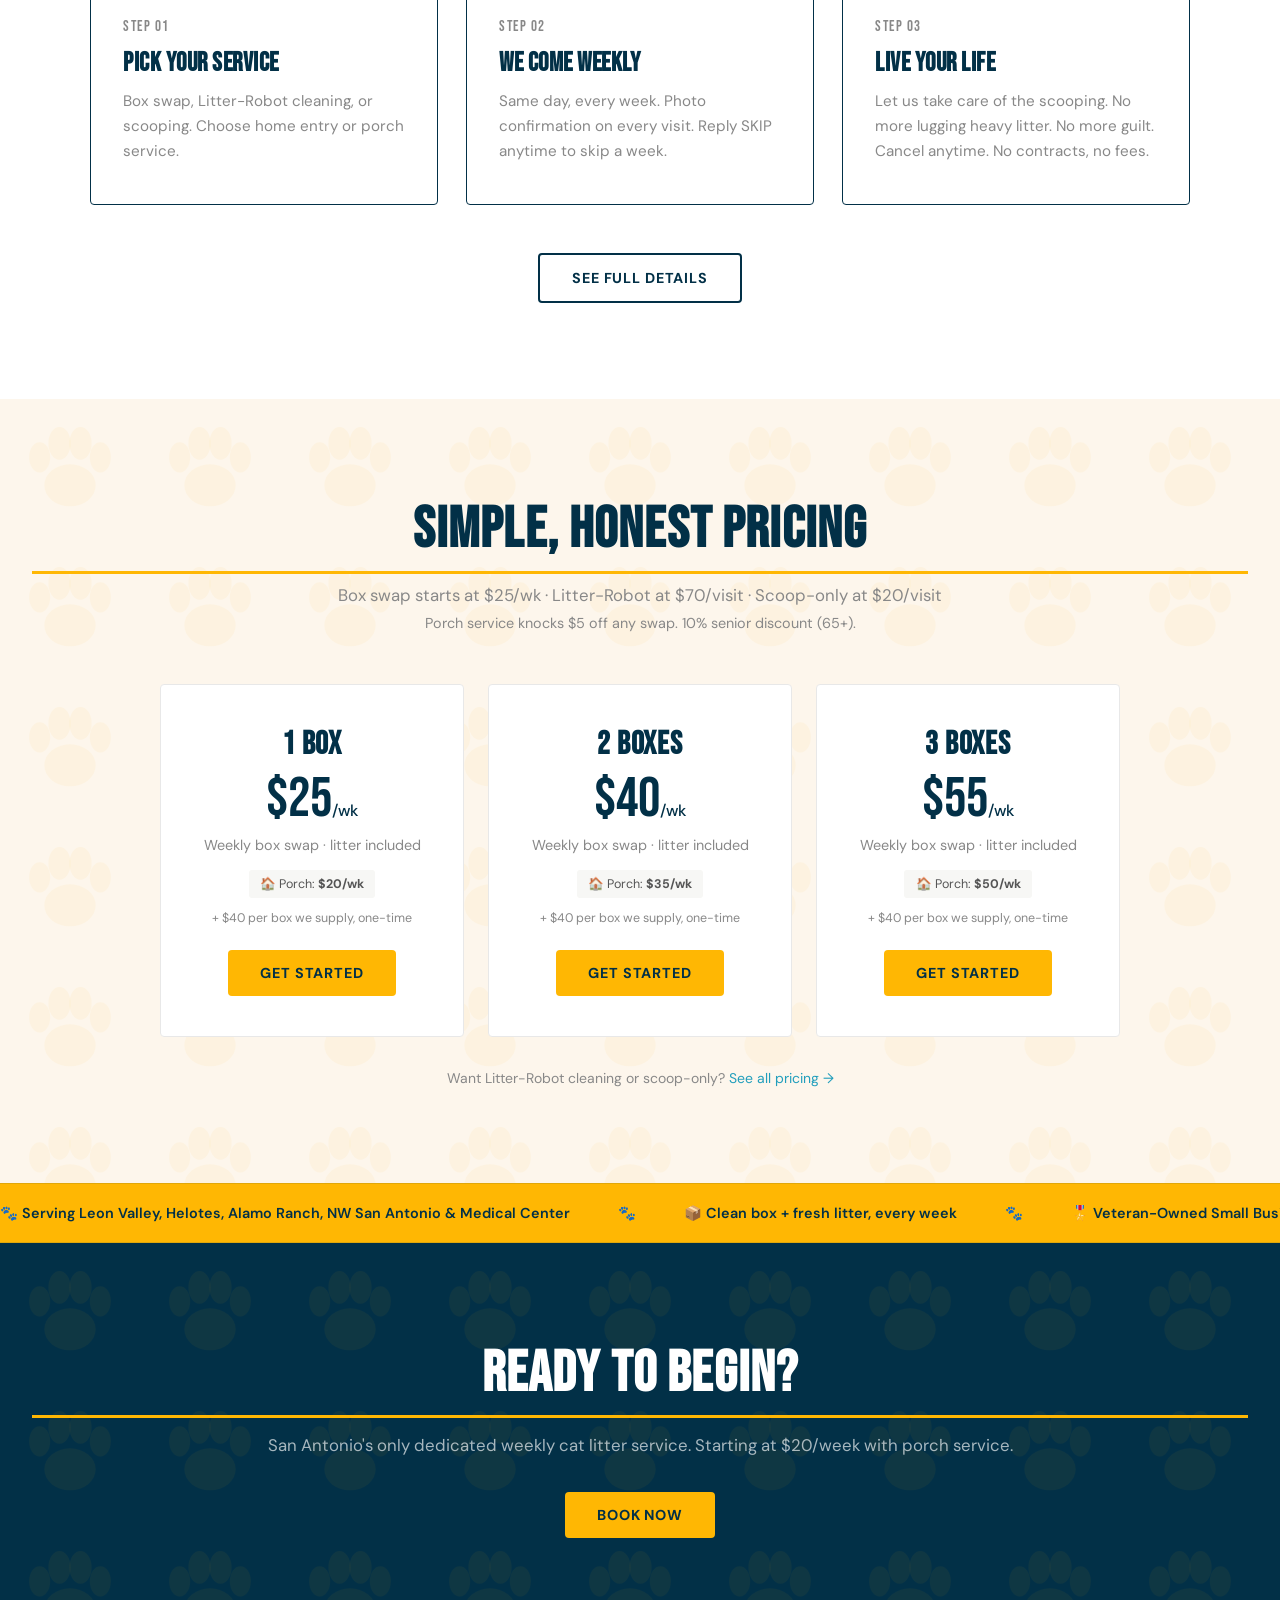
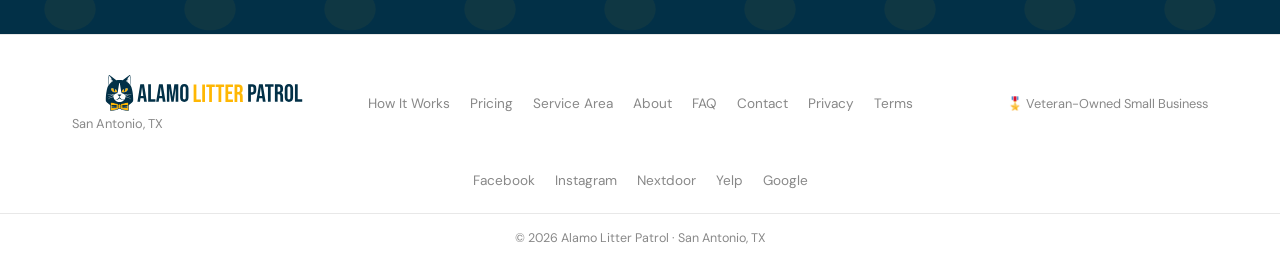
==== commit 94ae9087: "Add the five social profile links to every footer and to sameAs Facebook, Instagram, Nextdoor, Yelp " ====
--- a/index.html
+++ b/index.html
@@ -111,7 +111,11 @@
       }
     ],
     "sameAs": [
-      "https://www.facebook.com/profile.php?id=61592431160074"
+      "https://www.facebook.com/profile.php?id=61592431160074",
+      "https://www.instagram.com/alamolitterpatrol/",
+      "https://nextdoor.com/page/alamo-litter-patrol-san-antonio-tx",
+      "https://www.yelp.com/biz/alamo-litter-patrol-san-antonio",
+      "https://share.google/ItOj9SzaMpPks5vuP"
     ],
     "potentialAction": {
       "@type": "ReserveAction",
@@ -340,6 +344,13 @@
       </nav>
       <div class="footer-badge">🎖️ Veteran-Owned Small Business</div>
     </div>
+    <nav class="footer-social" aria-label="Social profiles">
+      <a href="https://www.facebook.com/profile.php?id=61592431160074" target="_blank" rel="noopener">Facebook</a>
+      <a href="https://www.instagram.com/alamolitterpatrol/" target="_blank" rel="noopener">Instagram</a>
+      <a href="https://nextdoor.com/page/alamo-litter-patrol-san-antonio-tx" target="_blank" rel="noopener">Nextdoor</a>
+      <a href="https://www.yelp.com/biz/alamo-litter-patrol-san-antonio" target="_blank" rel="noopener">Yelp</a>
+      <a href="https://share.google/ItOj9SzaMpPks5vuP" target="_blank" rel="noopener">Google</a>
+    </nav>
     <div class="footer-bottom">&copy; 2026 Alamo Litter Patrol &middot; San Antonio, TX</div>
   </footer>
 
--- a/style.css
+++ b/style.css
@@ -1067,6 +1067,19 @@
   color: var(--gray-mid);
   text-align: right;
 }
+.footer-social {
+  display: flex;
+  flex-wrap: wrap;
+  justify-content: center;
+  gap: 1.25rem;
+  padding: 0 2rem 1.5rem;
+}
+.footer-social a {
+  font-size: 0.85rem;
+  color: var(--gray-mid);
+  transition: color var(--t-fast);
+}
+.footer-social a:hover { color: var(--black); }
 .footer-bottom {
   border-top: 1px solid var(--gray-light);
   text-align: center;
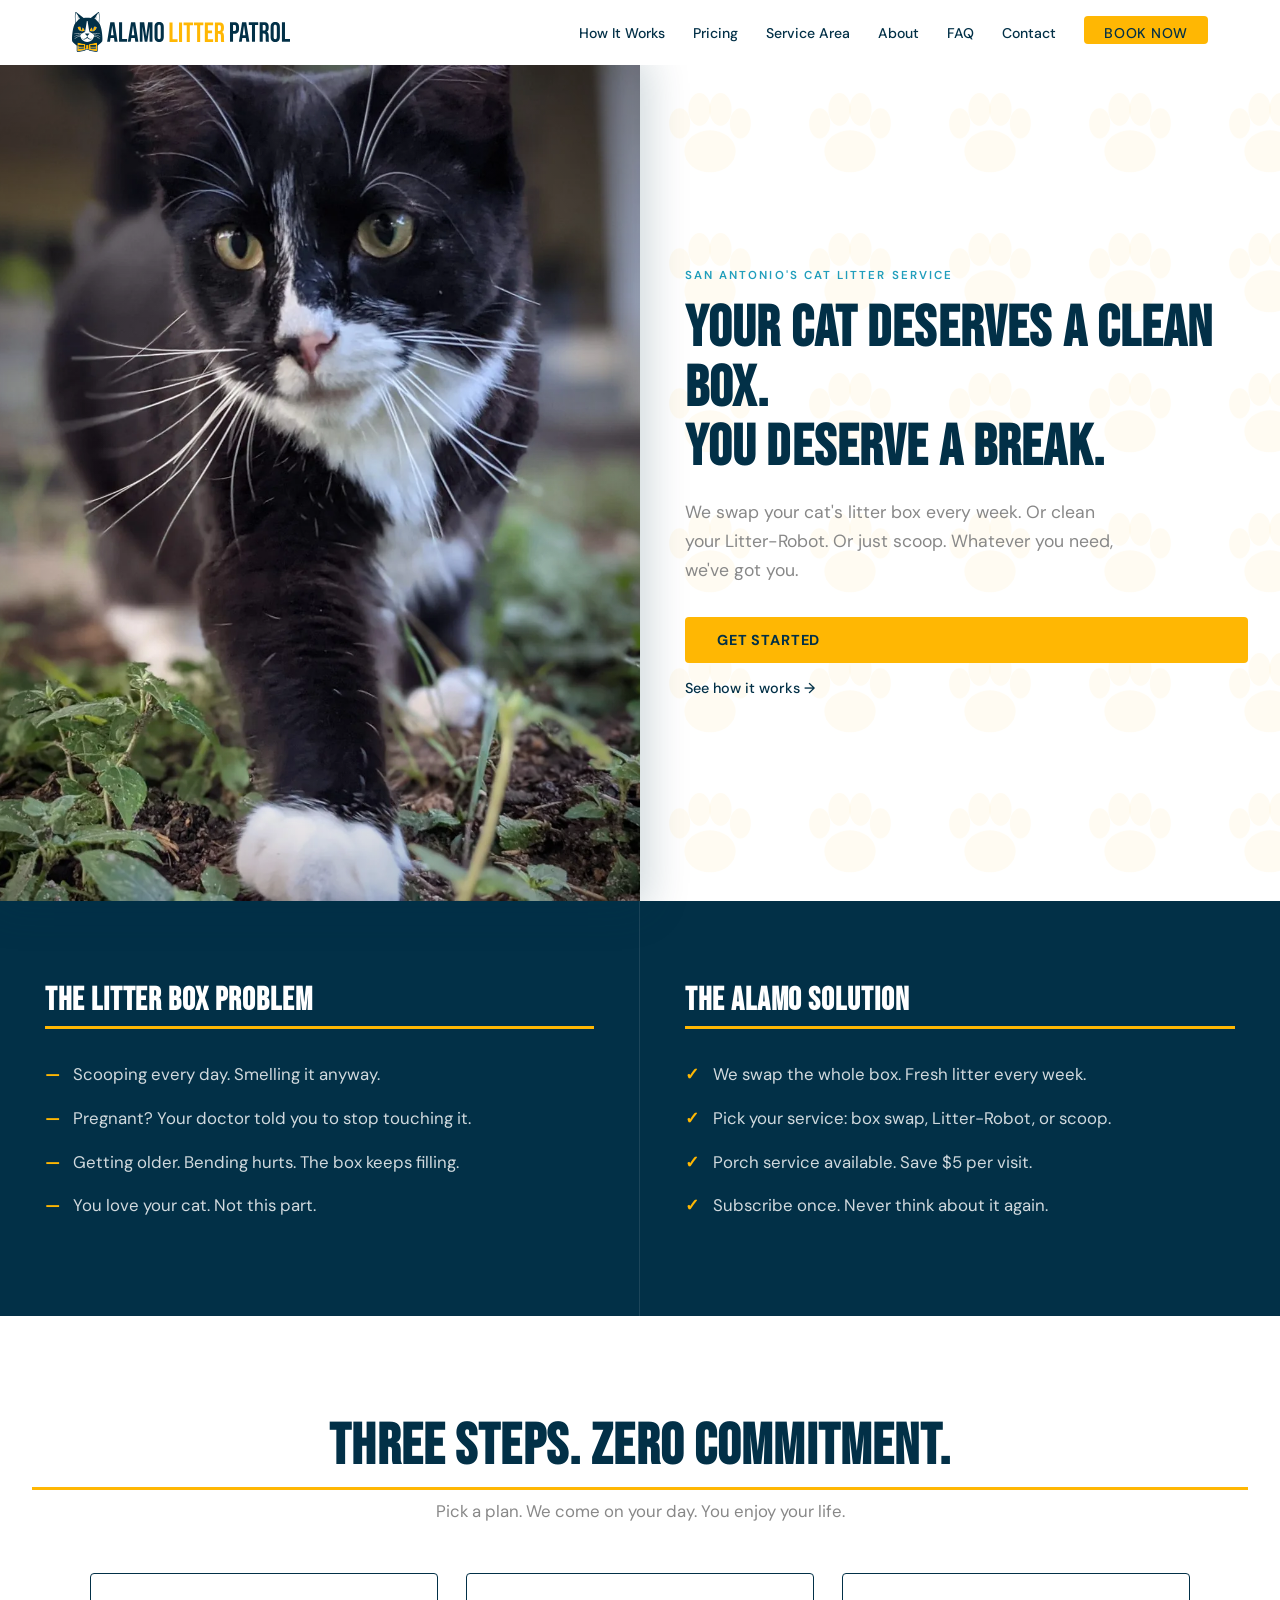
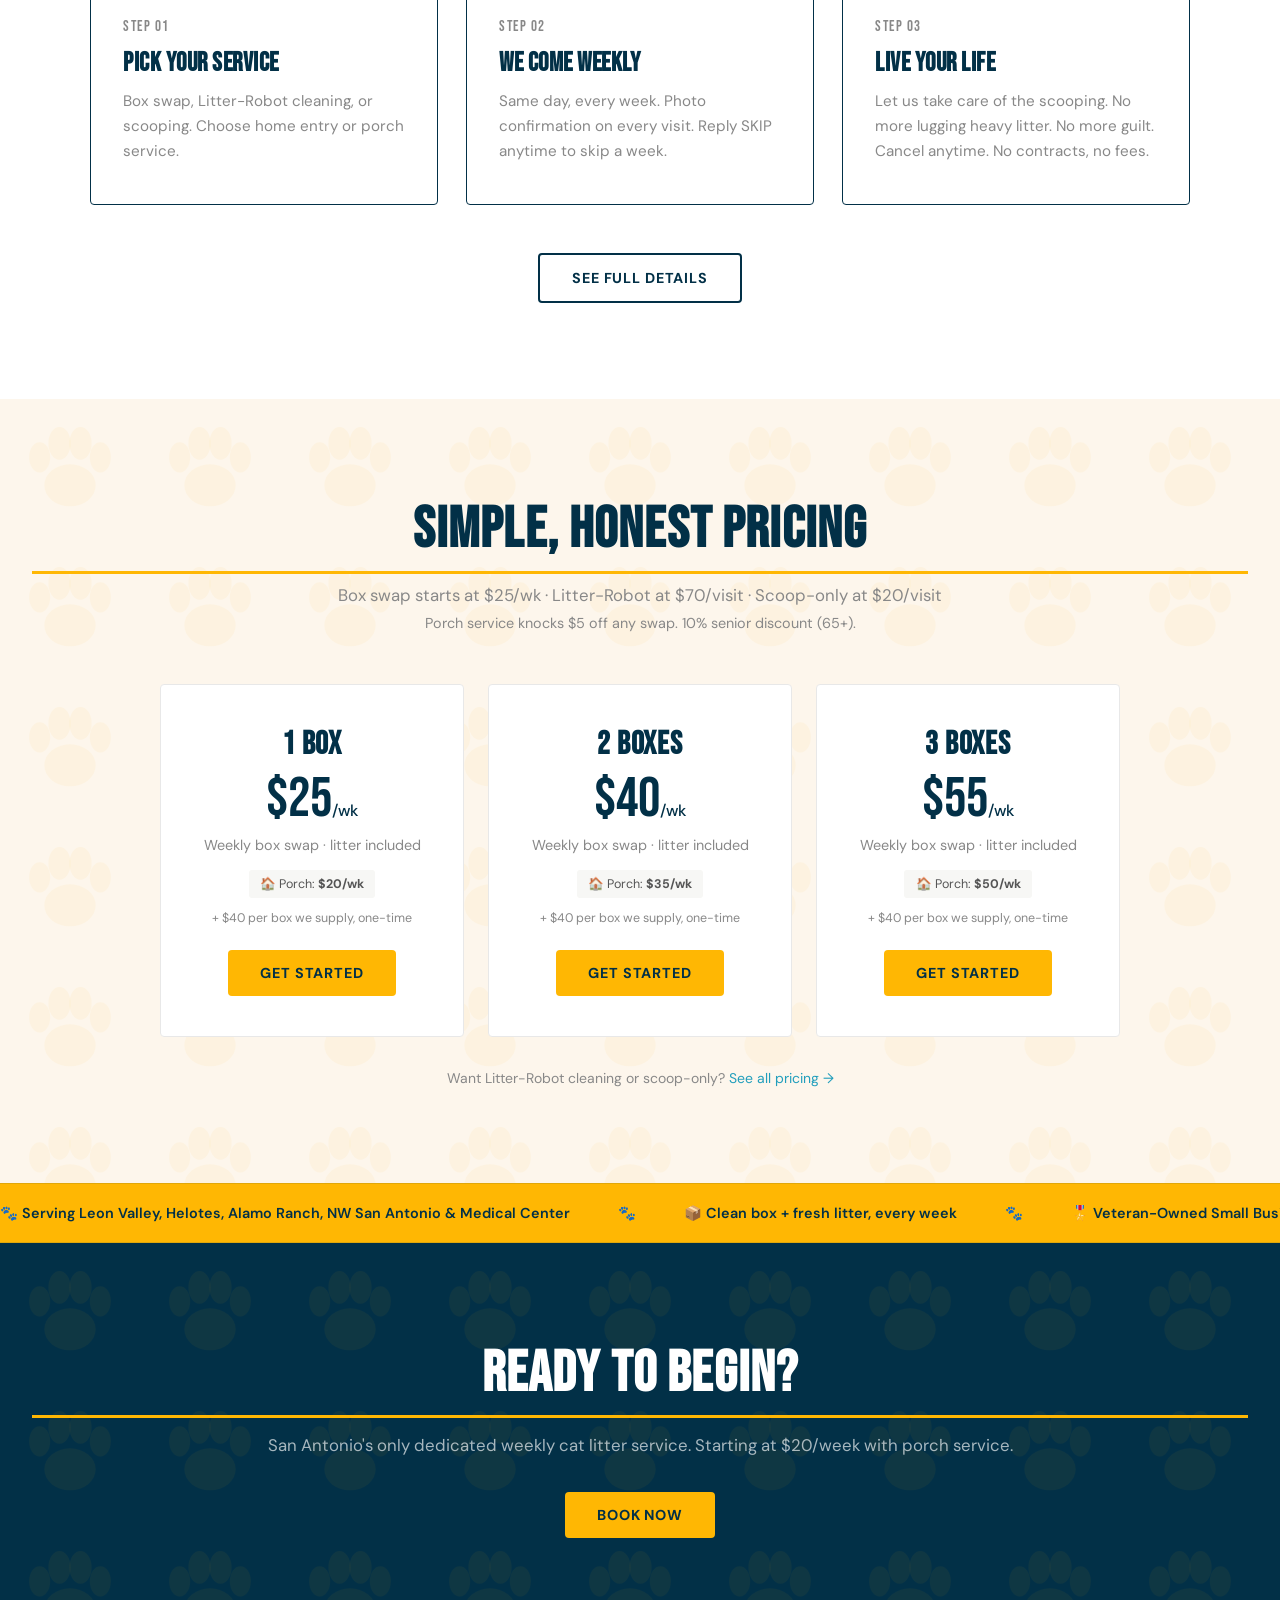
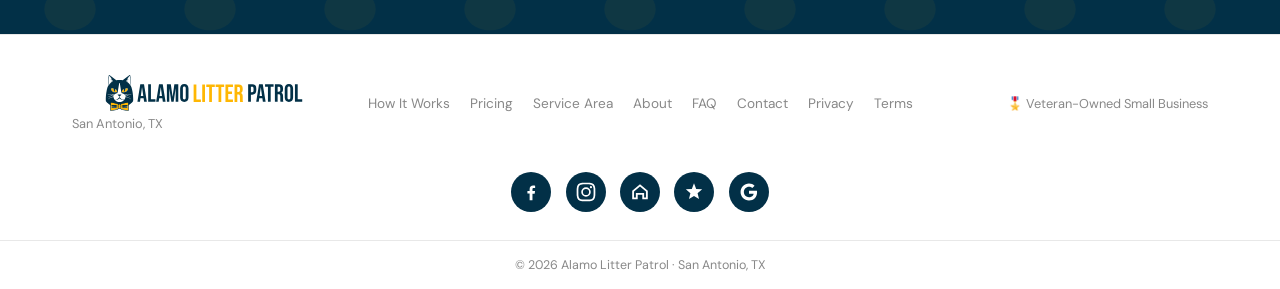
==== commit b7192f41: "Replace the footer social text links with icon badges Five inline SVG icons (Facebook, Instagram, Ne" ====
--- a/index.html
+++ b/index.html
@@ -345,11 +345,11 @@
       <div class="footer-badge">🎖️ Veteran-Owned Small Business</div>
     </div>
     <nav class="footer-social" aria-label="Social profiles">
-      <a href="https://www.facebook.com/profile.php?id=61592431160074" target="_blank" rel="noopener">Facebook</a>
-      <a href="https://www.instagram.com/alamolitterpatrol/" target="_blank" rel="noopener">Instagram</a>
-      <a href="https://nextdoor.com/page/alamo-litter-patrol-san-antonio-tx" target="_blank" rel="noopener">Nextdoor</a>
-      <a href="https://www.yelp.com/biz/alamo-litter-patrol-san-antonio" target="_blank" rel="noopener">Yelp</a>
-      <a href="https://share.google/ItOj9SzaMpPks5vuP" target="_blank" rel="noopener">Google</a>
+      <a href="https://www.facebook.com/profile.php?id=61592431160074" target="_blank" rel="noopener" aria-label="Alamo Litter Patrol on Facebook" title="Facebook"><svg viewBox="0 0 24 24" aria-hidden="true"><path d="M13.6 21v-7.2h2.4l.4-2.9h-2.8V9.1c0-.9.3-1.4 1.5-1.4h1.4V5.1c-.3 0-1.2-.1-2.2-.1-2.3 0-3.8 1.4-3.8 3.9v1.9H8.1v2.9h2.4V21h3.1z"/></svg></a>
+      <a href="https://www.instagram.com/alamolitterpatrol/" target="_blank" rel="noopener" aria-label="Alamo Litter Patrol on Instagram" title="Instagram"><svg viewBox="0 0 24 24" aria-hidden="true"><path d="M12 3.6c2.7 0 3.1 0 4.1.1 2.7.1 3.9 1.4 4.1 4.1.1 1.1.1 1.4.1 4.1s0 3.1-.1 4.1c-.1 2.7-1.4 3.9-4.1 4.1-1.1.1-1.4.1-4.1.1s-3.1 0-4.1-.1c-2.7-.1-3.9-1.4-4.1-4.1-.1-1.1-.1-1.4-.1-4.1s0-3.1.1-4.1C3.9 5.1 5.2 3.9 7.9 3.7c1.1-.1 1.4-.1 4.1-.1M12 1.8c-2.8 0-3.1 0-4.2.1-3.7.2-5.7 2.2-5.9 5.9C1.8 8.9 1.8 9.2 1.8 12s0 3.1.1 4.2c.2 3.7 2.2 5.7 5.9 5.9 1.1.1 1.4.1 4.2.1s3.1 0 4.2-.1c3.7-.2 5.7-2.2 5.9-5.9.1-1.1.1-1.4.1-4.2s0-3.1-.1-4.2c-.2-3.7-2.2-5.7-5.9-5.9-1.1-.1-1.4-.1-4.2-.1zm0 5a5.2 5.2 0 1 0 0 10.4 5.2 5.2 0 0 0 0-10.4zm0 8.6a3.4 3.4 0 1 1 0-6.8 3.4 3.4 0 0 1 0 6.8zm5.4-9.9a1.2 1.2 0 1 0 0 2.4 1.2 1.2 0 0 0 0-2.4z"/></svg></a>
+      <a href="https://nextdoor.com/page/alamo-litter-patrol-san-antonio-tx" target="_blank" rel="noopener" aria-label="Alamo Litter Patrol on Nextdoor" title="Nextdoor"><svg viewBox="0 0 24 24" aria-hidden="true"><path d="M12 3.5 3.5 10.6V20h6v-5h5v5h6v-9.4L12 3.5zm0 2.6 6.5 5.4V18h-2v-5h-9v5h-2v-6.5L12 6.1z"/></svg></a>
+      <a href="https://www.yelp.com/biz/alamo-litter-patrol-san-antonio" target="_blank" rel="noopener" aria-label="Alamo Litter Patrol on Yelp" title="Yelp"><svg viewBox="0 0 24 24" aria-hidden="true"><path d="M12 2.5l2.4 6.1 6.5.5-5 4.2 1.6 6.4L12 16.3l-5.5 3.4 1.6-6.4-5-4.2 6.5-.5L12 2.5z"/></svg></a>
+      <a href="https://share.google/ItOj9SzaMpPks5vuP" target="_blank" rel="noopener" aria-label="Alamo Litter Patrol on Google" title="Google"><svg viewBox="0 0 24 24" aria-hidden="true"><path d="M12 10.2v3.6h5.1c-.2 1.3-1.5 3.8-5.1 3.8-3.1 0-5.6-2.6-5.6-5.7s2.5-5.7 5.6-5.7c1.8 0 2.9.8 3.6 1.4l2.5-2.4C16.5 3.7 14.4 2.8 12 2.8 6.9 2.8 2.8 6.9 2.8 12s4.1 9.2 9.2 9.2c5.3 0 8.8-3.7 8.8-9 0-.6-.1-1.1-.2-1.5H12z"/></svg></a>
     </nav>
     <div class="footer-bottom">&copy; 2026 Alamo Litter Patrol &middot; San Antonio, TX</div>
   </footer>
--- a/style.css
+++ b/style.css
@@ -1071,15 +1071,31 @@
   display: flex;
   flex-wrap: wrap;
   justify-content: center;
-  gap: 1.25rem;
-  padding: 0 2rem 1.5rem;
+  gap: 0.9rem;
+  padding: 0 2rem 1.75rem;
 }
 .footer-social a {
-  font-size: 0.85rem;
-  color: var(--gray-mid);
-  transition: color var(--t-fast);
-}
-.footer-social a:hover { color: var(--black); }
+  width: 40px;
+  height: 40px;
+  border-radius: 50%;
+  background: var(--black);
+  color: var(--white);
+  display: inline-flex;
+  align-items: center;
+  justify-content: center;
+  transition: background var(--t-fast), transform var(--t-fast);
+}
+.footer-social a:hover {
+  background: var(--orange);
+  color: var(--black);
+  transform: translateY(-2px);
+}
+.footer-social svg {
+  width: 22px;
+  height: 22px;
+  fill: currentColor;
+  display: block;
+}
 .footer-bottom {
   border-top: 1px solid var(--gray-light);
   text-align: center;
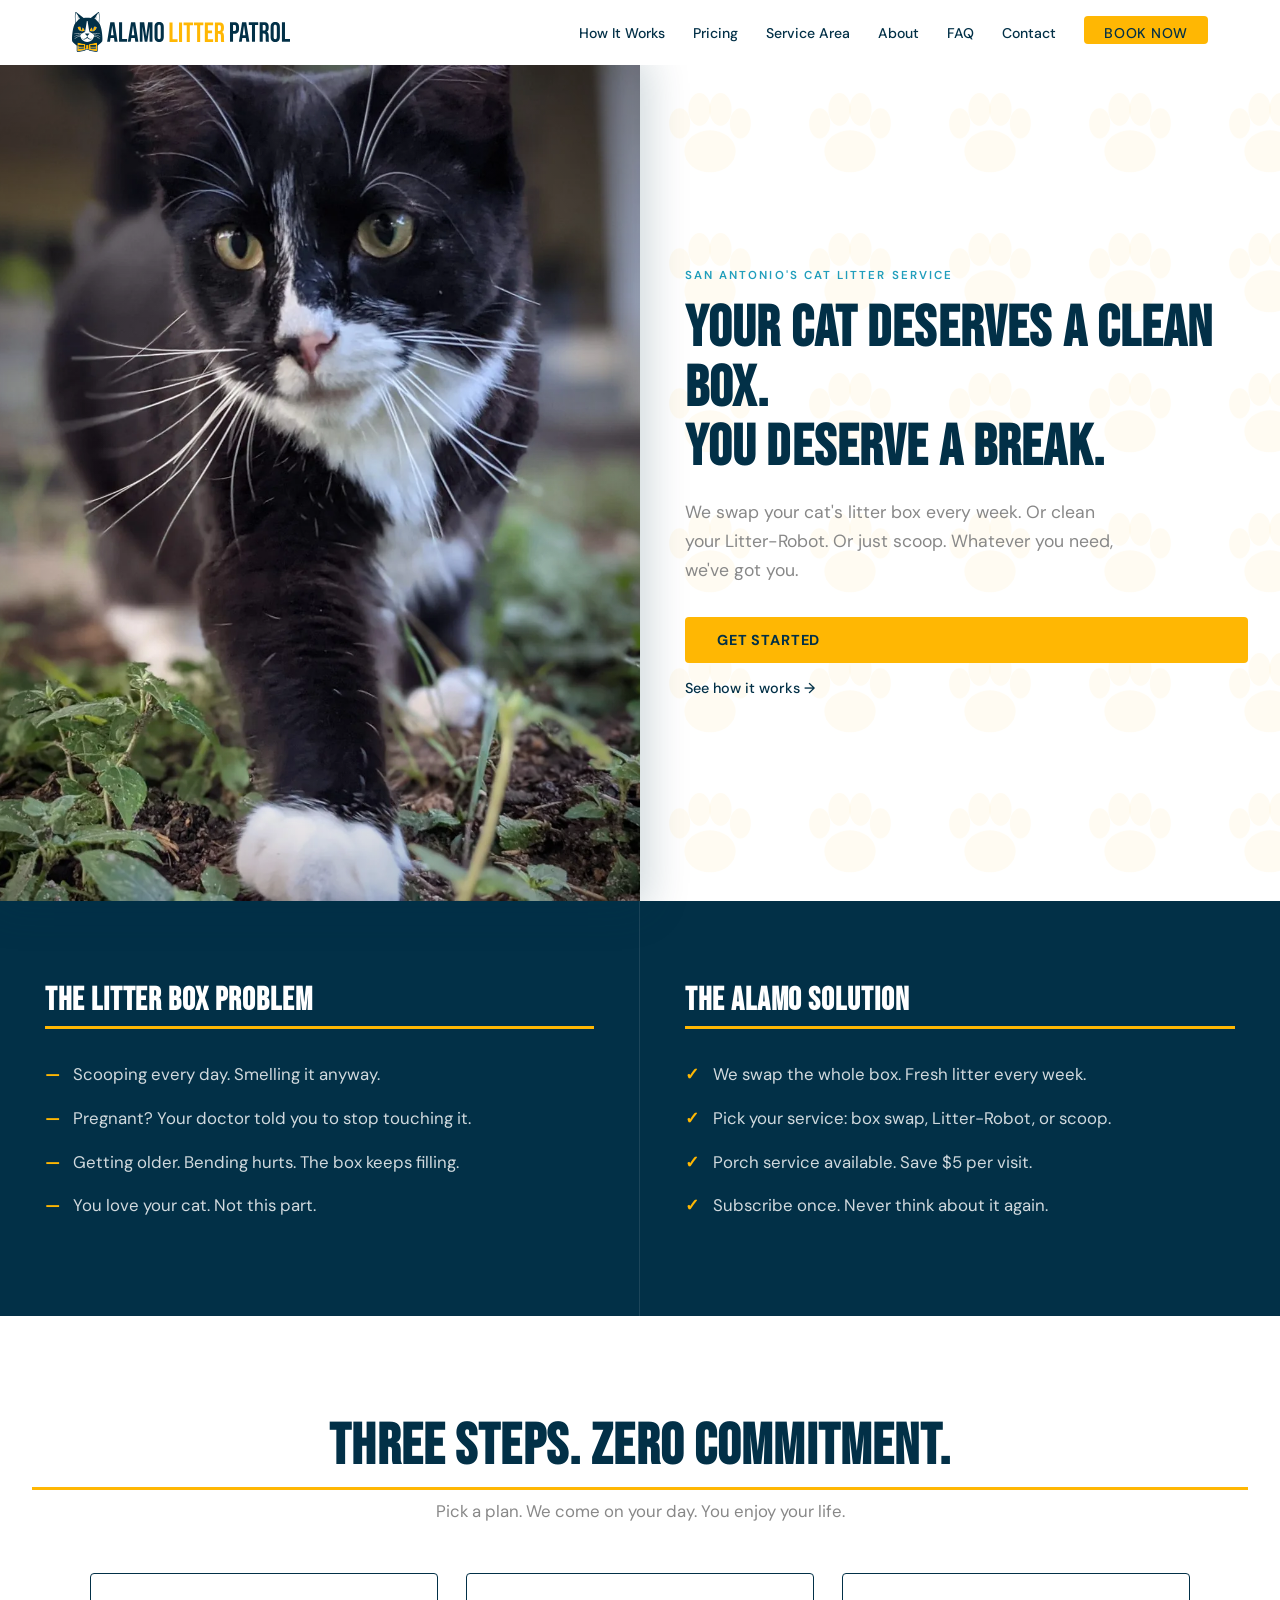
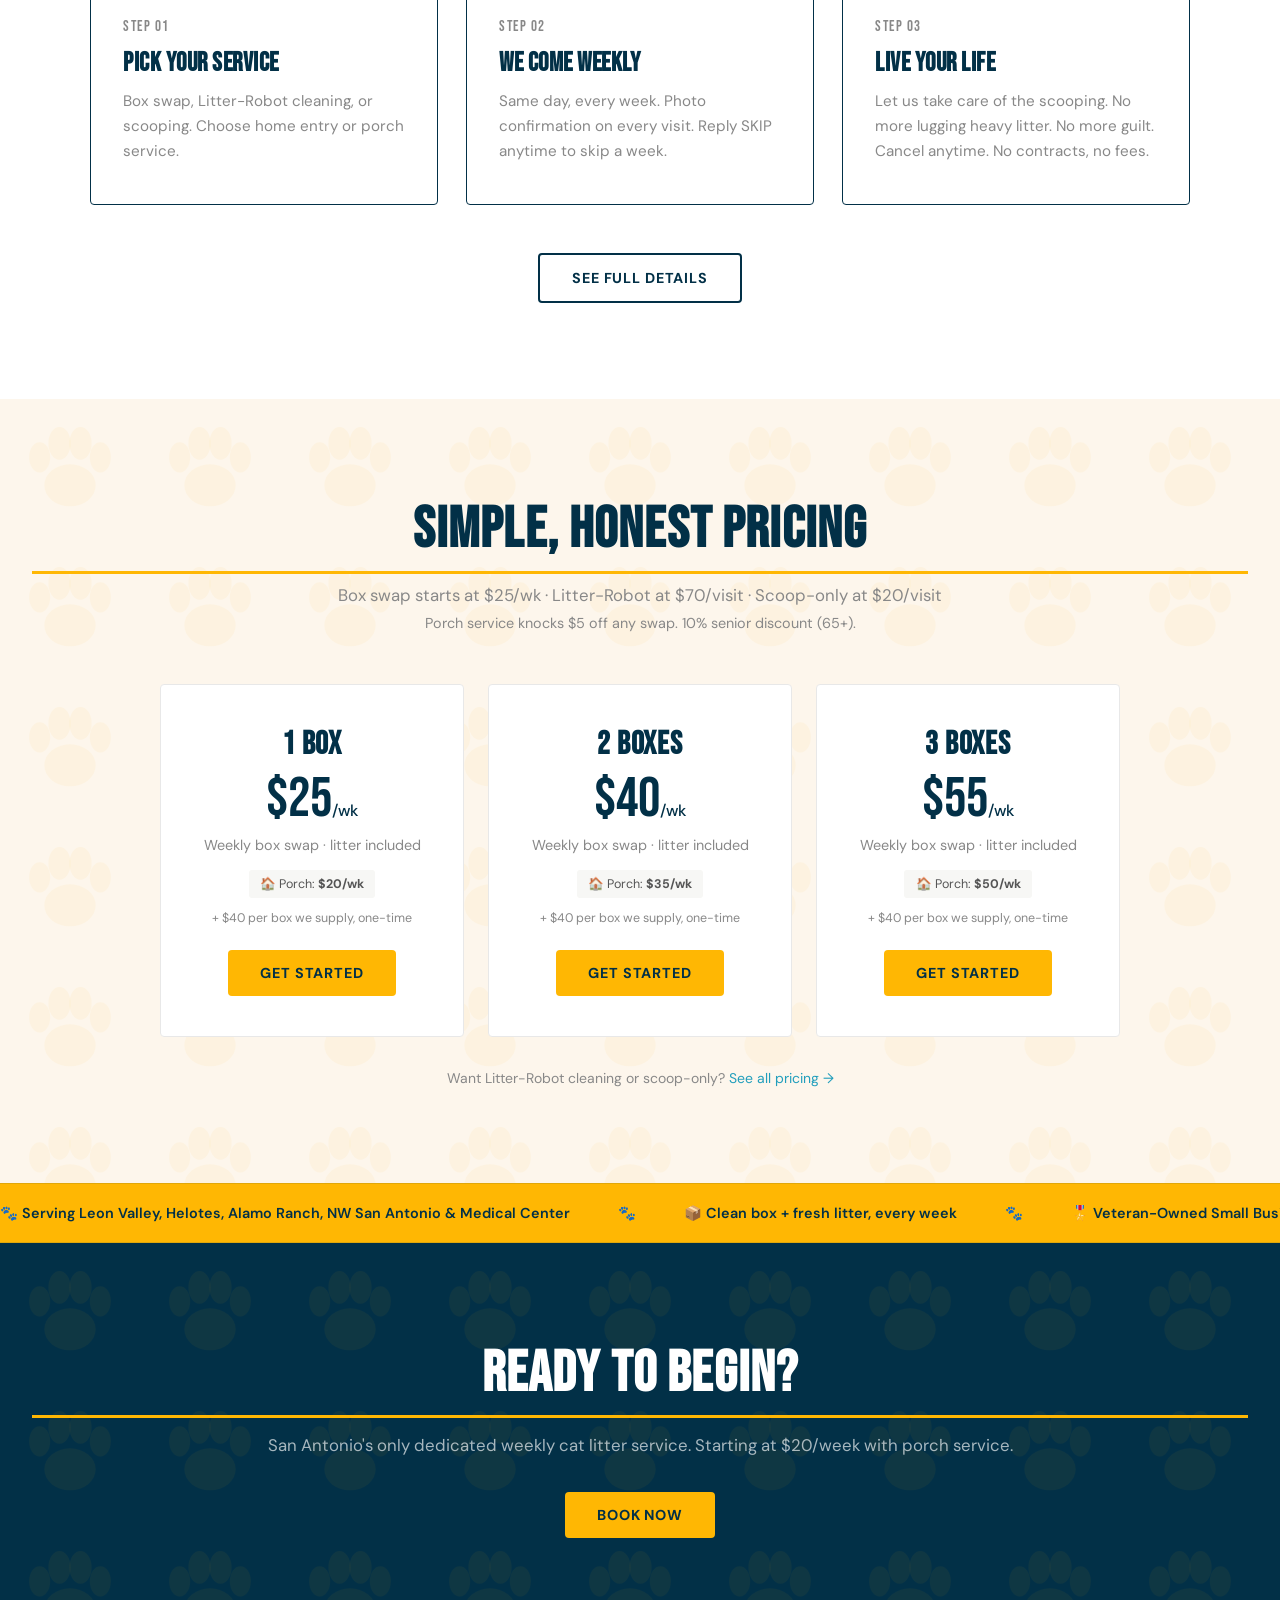
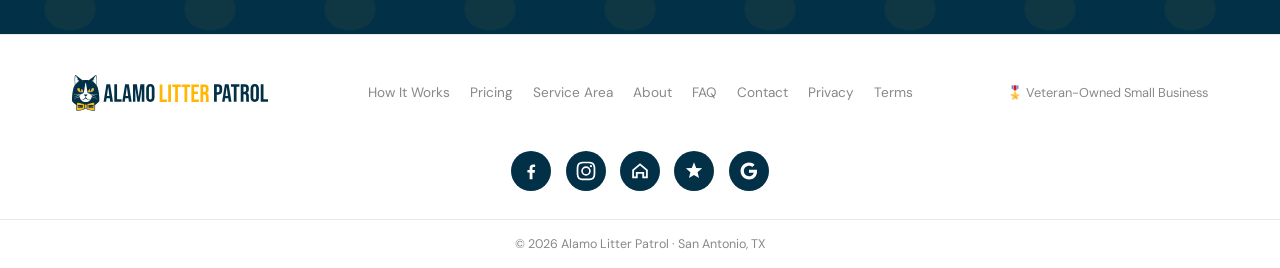
==== commit 164a26e6: "Drop the footer city line; the copyright line already says San Antonio, TX Co-Authored-By: Claude Fa" ====
--- a/index.html
+++ b/index.html
@@ -330,7 +330,6 @@
     <div class="footer-top">
       <div class="footer-brand">
         <img src="/assets/logo.svg" alt="Alamo Litter Patrol" width="196" height="36" class="footer-logo-img" loading="lazy" />
-        <span class="footer-city">San Antonio, TX</span>
       </div>
       <nav class="footer-nav" aria-label="Footer navigation">
         <a href="/how-it-works.html">How It Works</a>
--- a/style.css
+++ b/style.css
@@ -1039,16 +1039,14 @@
 .footer-brand {
   display: flex;
   flex-direction: column;
+  align-items: center;
+  justify-self: start;
   gap: 0.25rem;
 }
 .footer-logo-img {
   height: 36px;
   width: auto;
   display: block;
-}
-.footer-city {
-  font-size: 0.8rem;
-  color: var(--gray-mid);
 }
 .footer-nav {
   display: flex;
@@ -1168,7 +1166,7 @@
   .contact-grid { grid-template-columns: 1fr; gap: 2rem; }
 
   .footer-top { grid-template-columns: 1fr; text-align: center; }
-  .footer-brand { align-items: center; }
+  .footer-brand { align-items: center; justify-self: center; }
   .footer-badge { text-align: center; }
   .footer-nav { flex-wrap: wrap; gap: 1rem; }
 
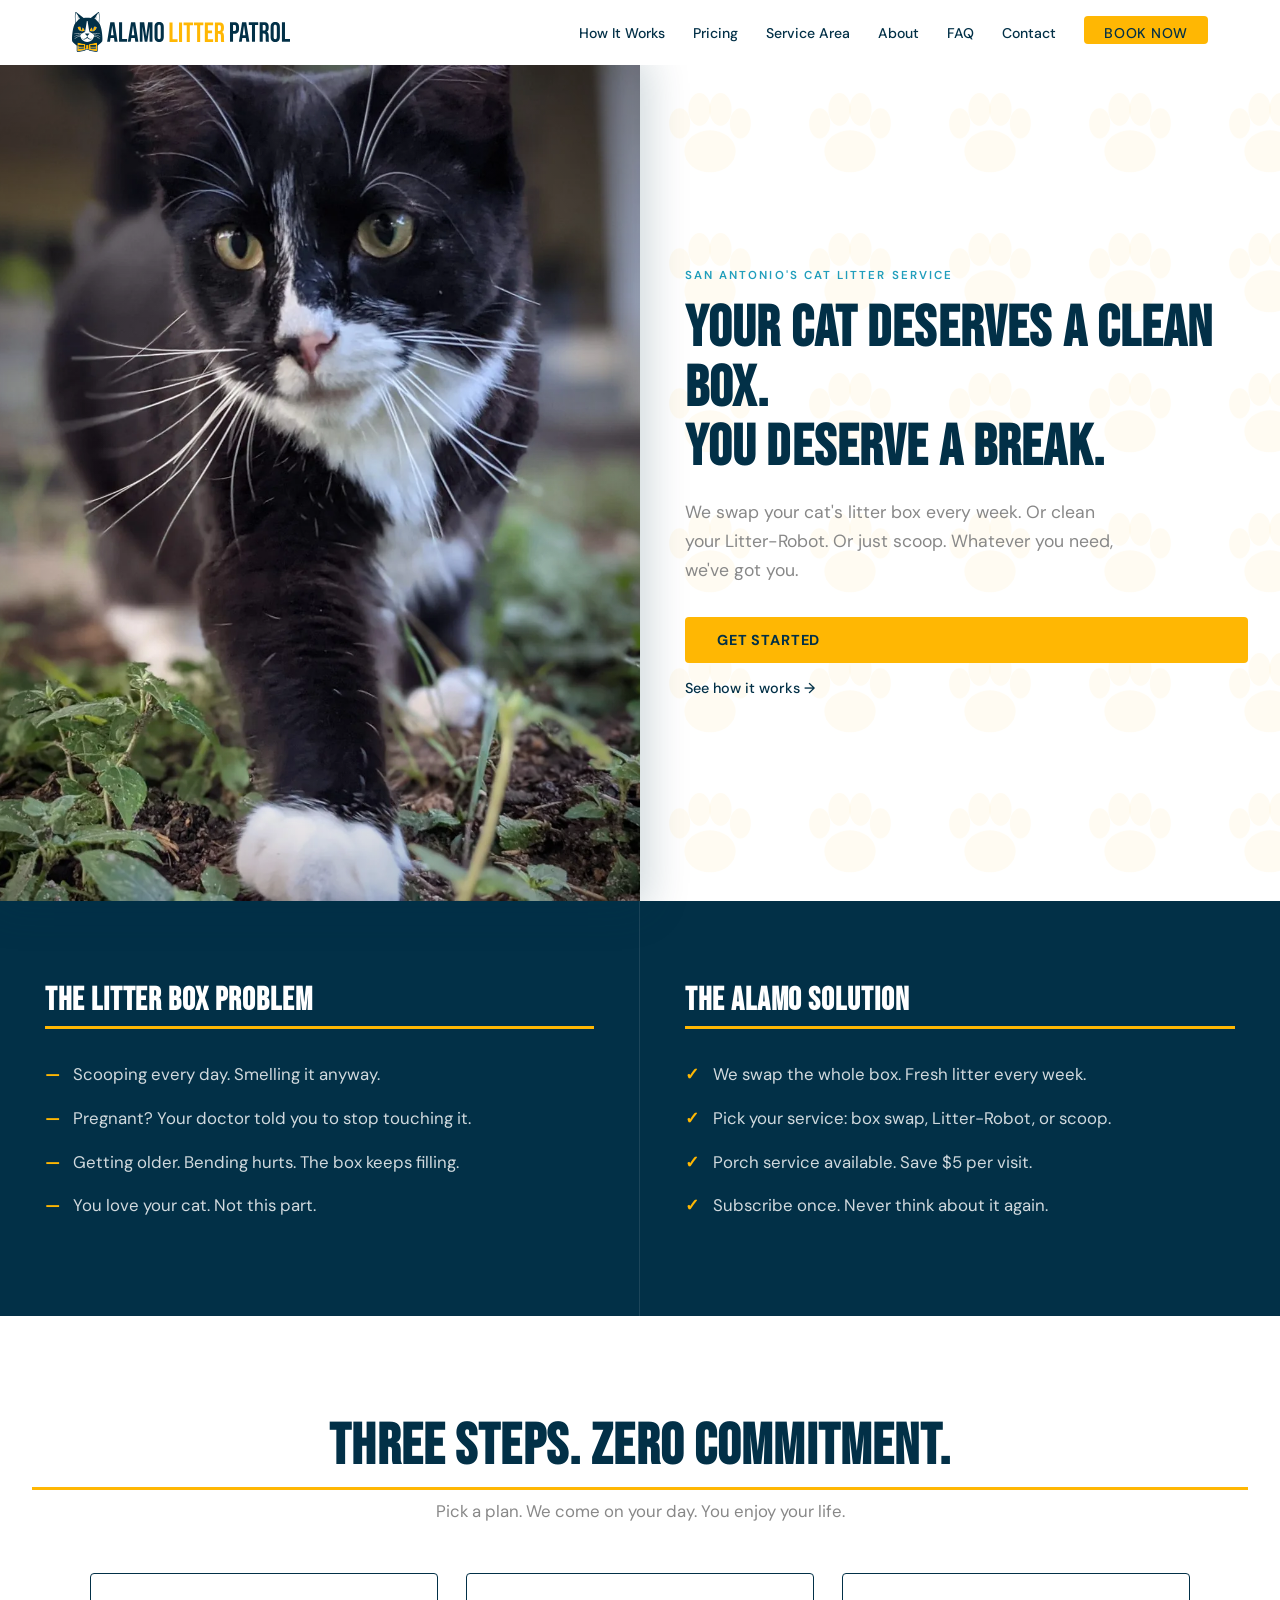
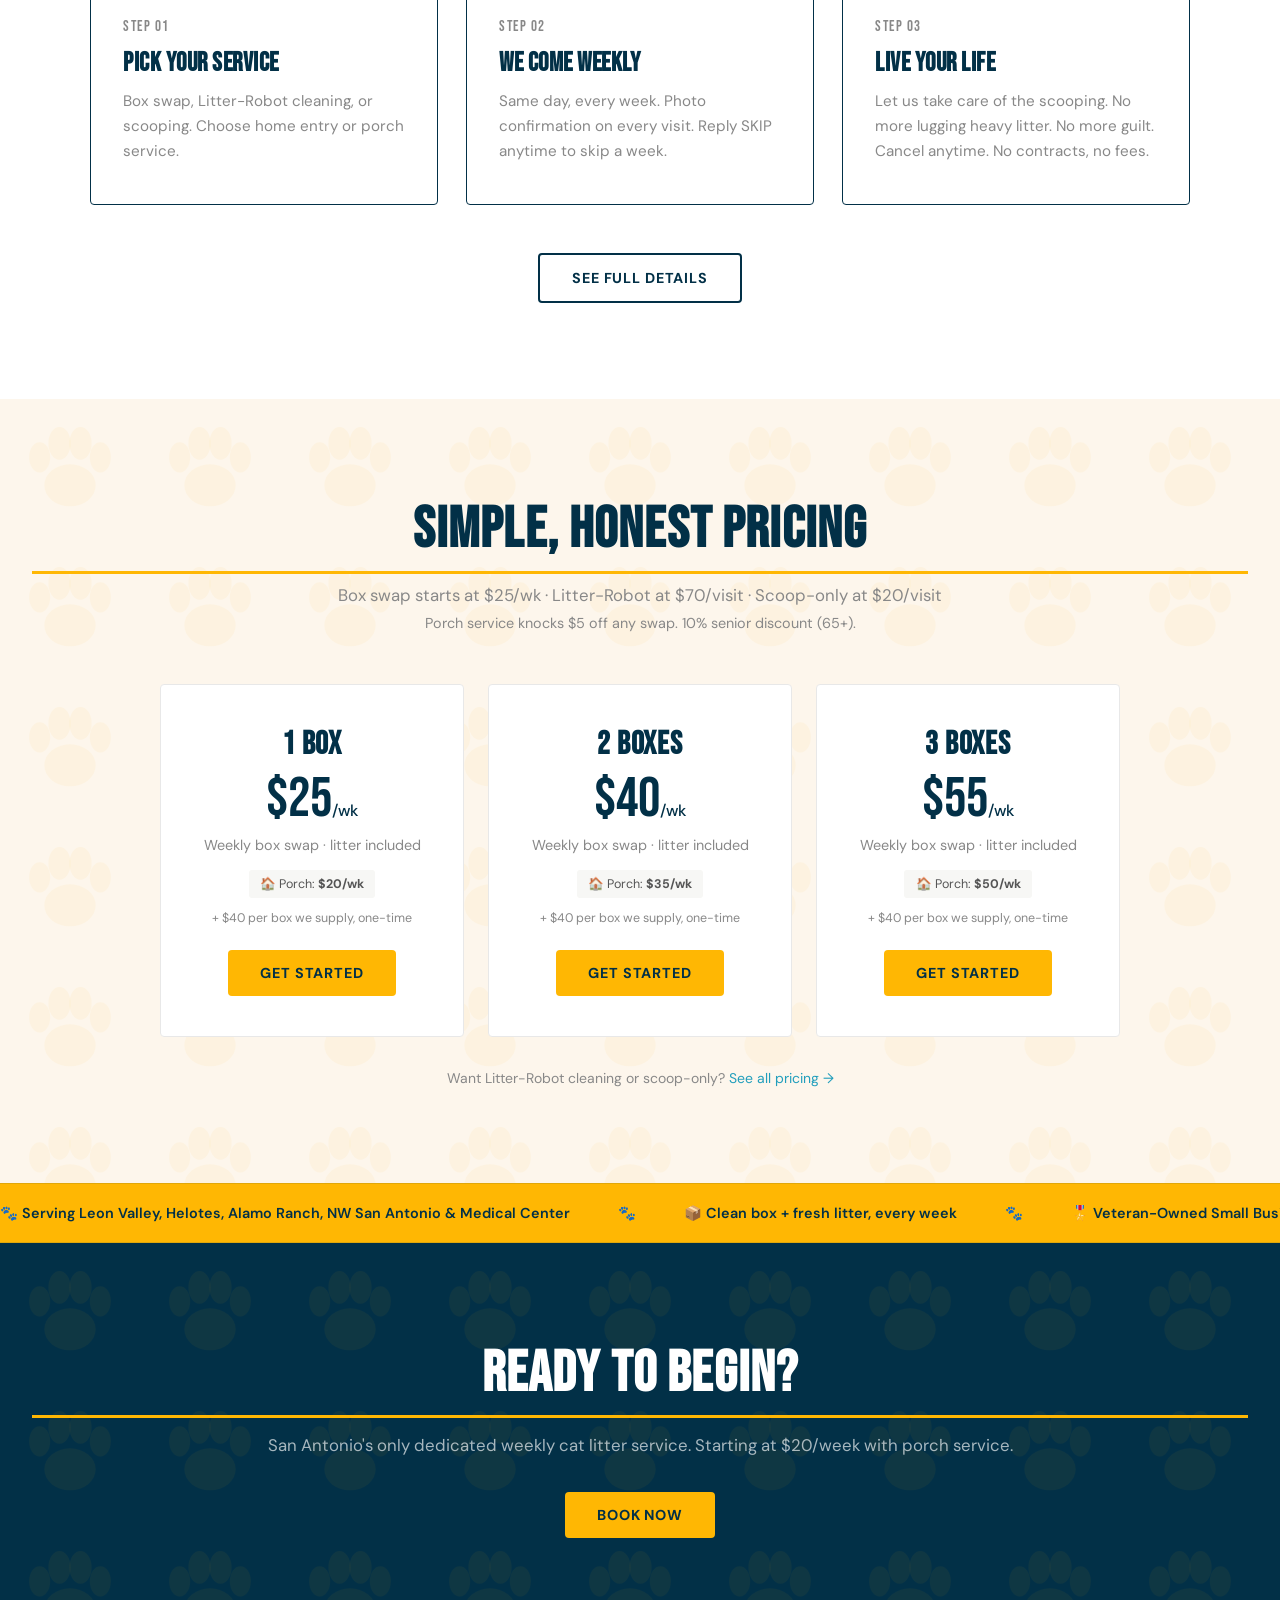
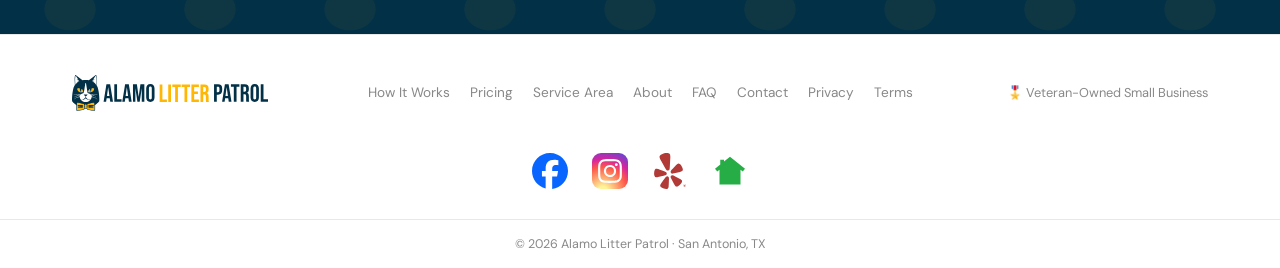
==== commit 10956a63: "Footer: full-color social icons, drop Google Business link Replace the navy circle icon buttons with" ====
--- a/index.html
+++ b/index.html
@@ -344,11 +344,10 @@
       <div class="footer-badge">🎖️ Veteran-Owned Small Business</div>
     </div>
     <nav class="footer-social" aria-label="Social profiles">
-      <a href="https://www.facebook.com/profile.php?id=61592431160074" target="_blank" rel="noopener" aria-label="Alamo Litter Patrol on Facebook" title="Facebook"><svg viewBox="0 0 24 24" aria-hidden="true"><path d="M13.6 21v-7.2h2.4l.4-2.9h-2.8V9.1c0-.9.3-1.4 1.5-1.4h1.4V5.1c-.3 0-1.2-.1-2.2-.1-2.3 0-3.8 1.4-3.8 3.9v1.9H8.1v2.9h2.4V21h3.1z"/></svg></a>
-      <a href="https://www.instagram.com/alamolitterpatrol/" target="_blank" rel="noopener" aria-label="Alamo Litter Patrol on Instagram" title="Instagram"><svg viewBox="0 0 24 24" aria-hidden="true"><path d="M12 3.6c2.7 0 3.1 0 4.1.1 2.7.1 3.9 1.4 4.1 4.1.1 1.1.1 1.4.1 4.1s0 3.1-.1 4.1c-.1 2.7-1.4 3.9-4.1 4.1-1.1.1-1.4.1-4.1.1s-3.1 0-4.1-.1c-2.7-.1-3.9-1.4-4.1-4.1-.1-1.1-.1-1.4-.1-4.1s0-3.1.1-4.1C3.9 5.1 5.2 3.9 7.9 3.7c1.1-.1 1.4-.1 4.1-.1M12 1.8c-2.8 0-3.1 0-4.2.1-3.7.2-5.7 2.2-5.9 5.9C1.8 8.9 1.8 9.2 1.8 12s0 3.1.1 4.2c.2 3.7 2.2 5.7 5.9 5.9 1.1.1 1.4.1 4.2.1s3.1 0 4.2-.1c3.7-.2 5.7-2.2 5.9-5.9.1-1.1.1-1.4.1-4.2s0-3.1-.1-4.2c-.2-3.7-2.2-5.7-5.9-5.9-1.1-.1-1.4-.1-4.2-.1zm0 5a5.2 5.2 0 1 0 0 10.4 5.2 5.2 0 0 0 0-10.4zm0 8.6a3.4 3.4 0 1 1 0-6.8 3.4 3.4 0 0 1 0 6.8zm5.4-9.9a1.2 1.2 0 1 0 0 2.4 1.2 1.2 0 0 0 0-2.4z"/></svg></a>
-      <a href="https://nextdoor.com/page/alamo-litter-patrol-san-antonio-tx" target="_blank" rel="noopener" aria-label="Alamo Litter Patrol on Nextdoor" title="Nextdoor"><svg viewBox="0 0 24 24" aria-hidden="true"><path d="M12 3.5 3.5 10.6V20h6v-5h5v5h6v-9.4L12 3.5zm0 2.6 6.5 5.4V18h-2v-5h-9v5h-2v-6.5L12 6.1z"/></svg></a>
-      <a href="https://www.yelp.com/biz/alamo-litter-patrol-san-antonio" target="_blank" rel="noopener" aria-label="Alamo Litter Patrol on Yelp" title="Yelp"><svg viewBox="0 0 24 24" aria-hidden="true"><path d="M12 2.5l2.4 6.1 6.5.5-5 4.2 1.6 6.4L12 16.3l-5.5 3.4 1.6-6.4-5-4.2 6.5-.5L12 2.5z"/></svg></a>
-      <a href="https://share.google/ItOj9SzaMpPks5vuP" target="_blank" rel="noopener" aria-label="Alamo Litter Patrol on Google" title="Google"><svg viewBox="0 0 24 24" aria-hidden="true"><path d="M12 10.2v3.6h5.1c-.2 1.3-1.5 3.8-5.1 3.8-3.1 0-5.6-2.6-5.6-5.7s2.5-5.7 5.6-5.7c1.8 0 2.9.8 3.6 1.4l2.5-2.4C16.5 3.7 14.4 2.8 12 2.8 6.9 2.8 2.8 6.9 2.8 12s4.1 9.2 9.2 9.2c5.3 0 8.8-3.7 8.8-9 0-.6-.1-1.1-.2-1.5H12z"/></svg></a>
+      <a href="https://www.facebook.com/profile.php?id=61592431160074" target="_blank" rel="noopener" aria-label="Alamo Litter Patrol on Facebook" title="Facebook"><svg viewBox="0 0 24 24" aria-hidden="true"><circle cx="12" cy="12" r="11.5" fill="#FFFFFF"/><path fill="#0866FF" d="M9.101 23.691v-7.98H6.627v-3.667h2.474v-1.58c0-4.085 1.848-5.978 5.858-5.978.401 0 .955.042 1.468.103a8.68 8.68 0 0 1 1.141.195v3.325a8.623 8.623 0 0 0-.653-.036 26.805 26.805 0 0 0-.733-.009c-.707 0-1.259.096-1.675.309a1.686 1.686 0 0 0-.679.622c-.258.42-.374.995-.374 1.752v1.297h3.919l-.386 2.103-.287 1.564h-3.246v8.245C19.396 23.238 24 18.179 24 12.044c0-6.627-5.373-12-12-12s-12 5.373-12 12c0 5.628 3.874 10.35 9.101 11.647Z"/></svg></a>
+      <a href="https://www.instagram.com/alamolitterpatrol/" target="_blank" rel="noopener" aria-label="Alamo Litter Patrol on Instagram" title="Instagram"><svg viewBox="0 0 24 24" aria-hidden="true"><defs><radialGradient id="ig-grad" cx="30%" cy="107%" r="150%"><stop offset="0" stop-color="#FDF497"/><stop offset=".09" stop-color="#FDF497"/><stop offset=".45" stop-color="#FD5949"/><stop offset=".6" stop-color="#D6249F"/><stop offset=".9" stop-color="#285AEB"/></radialGradient></defs><rect width="24" height="24" rx="6" fill="url(#ig-grad)"/><path fill="#FFFFFF" transform="translate(12 12) scale(.66) translate(-12 -12)" d="M7.0301.084c-1.2768.0602-2.1487.264-2.911.5634-.7888.3075-1.4575.72-2.1228 1.3877-.6652.6677-1.075 1.3368-1.3802 2.127-.2954.7638-.4956 1.6365-.552 2.914-.0564 1.2775-.0689 1.6882-.0626 4.947.0062 3.2586.0206 3.6671.0825 4.9473.061 1.2765.264 2.1482.5635 2.9107.308.7889.72 1.4573 1.388 2.1228.6679.6655 1.3365 1.0743 2.1285 1.38.7632.295 1.6361.4961 2.9134.552 1.2773.056 1.6884.069 4.9462.0627 3.2578-.0062 3.668-.0207 4.9478-.0814 1.28-.0607 2.147-.2652 2.9098-.5633.7889-.3086 1.4578-.72 2.1228-1.3881.665-.6682 1.0745-1.3378 1.3795-2.1284.2957-.7632.4966-1.636.552-2.9124.056-1.2809.0692-1.6898.063-4.948-.0063-3.2583-.021-3.6668-.0817-4.9465-.0607-1.2797-.264-2.1487-.5633-2.9117-.3084-.7889-.72-1.4568-1.3876-2.1228C21.2982 1.33 20.628.9208 19.8378.6165 19.074.321 18.2017.1197 16.9244.0645 15.6471.0093 15.236-.005 11.977.0014 8.718.0076 8.31.0215 7.0301.0839m.1402 21.6932c-1.17-.0509-1.8053-.2453-2.2287-.408-.5606-.216-.96-.4771-1.3819-.895-.422-.4178-.6811-.8186-.9-1.378-.1644-.4234-.3624-1.058-.4171-2.228-.0595-1.2645-.072-1.6442-.079-4.848-.007-3.2037.0053-3.583.0607-4.848.05-1.169.2456-1.805.408-2.2282.216-.5613.4762-.96.895-1.3816.4188-.4217.8184-.6814 1.3783-.9003.423-.1651 1.0575-.3614 2.227-.4171 1.2655-.06 1.6447-.072 4.848-.079 3.2033-.007 3.5835.005 4.8495.0608 1.169.0508 1.8053.2445 2.228.408.5608.216.96.4754 1.3816.895.4217.4194.6816.8176.9005 1.3787.1653.4217.3617 1.056.4169 2.2263.0602 1.2655.0739 1.645.0796 4.848.0058 3.203-.0055 3.5834-.061 4.848-.051 1.17-.245 1.8055-.408 2.2294-.216.5604-.4763.96-.8954 1.3814-.419.4215-.8181.6811-1.3783.9-.4224.1649-1.0577.3617-2.2262.4174-1.2656.0595-1.6448.072-4.8493.079-3.2045.007-3.5825-.006-4.848-.0608M16.953 5.5864A1.44 1.44 0 1 0 18.39 4.144a1.44 1.44 0 0 0-1.437 1.4424M5.8385 12.012c.0067 3.4032 2.7706 6.1557 6.173 6.1493 3.4026-.0065 6.157-2.7701 6.1506-6.1733-.0065-3.4032-2.771-6.1565-6.174-6.1498-3.403.0067-6.156 2.771-6.1496 6.1738M8 12.0077a4 4 0 1 1 4.008 3.9921A3.9996 3.9996 0 0 1 8 12.0077"/></svg></a>
+      <a href="https://www.yelp.com/biz/alamo-litter-patrol-san-antonio" target="_blank" rel="noopener" aria-label="Alamo Litter Patrol on Yelp" title="Yelp"><svg viewBox="0 0 24 24" aria-hidden="true"><path fill="#B13A37" d="m7.6885 15.1415-3.6715.8483c-.3769.0871-.755.183-1.1452.155-.2611-.0188-.5122-.0414-.7606-.213a1.179 1.179 0 0 1-.331-.3594c-.3486-.5519-.3656-1.3661-.3697-2.0004a6.2874 6.2874 0 0 1 .3314-2.0642 1.857 1.857 0 0 1 .1073-.2474 2.3426 2.3426 0 0 1 .1255-.2165 2.4572 2.4572 0 0 1 .1563-.1975 1.1736 1.1736 0 0 1 .399-.2831 1.082 1.082 0 0 1 .4592-.0837c.2355.0016.5139.052.91.1734.0555.0191.1237.0382.1856.0572.3277.1013.7048.2404 1.1499.3987.6863.2404 1.3663.487 2.0463.7397l1.2117.4423c.2217.0807.4363.18.6412.297.174.0984.3273.2298.4512.387a1.217 1.217 0 0 1 .192.4309 1.2205 1.2205 0 0 1-.872 1.4522c-.0468.0151-.0852.0239-.1085.0293l-1.105.2553-.0031-.001zM18.8208 7.565a1.8506 1.8506 0 0 0-.2042-.1754 2.4082 2.4082 0 0 0-.2077-.1394 2.3607 2.3607 0 0 0-.2269-.109 1.1705 1.1705 0 0 0-.482-.0796 1.0862 1.0862 0 0 0-.4498.1263c-.2107.1048-.4388.2732-.742.5551-.042.0417-.0947.0886-.142.133-.2502.2351-.5286.5252-.8599.863a114.6363 114.6363 0 0 0-1.5166 1.5629l-.8962.9293a4.1897 4.1897 0 0 0-.4466.5483 1.541 1.541 0 0 0-.2364.5459 1.2199 1.2199 0 0 0 .0107.4518l.0046.02a1.218 1.218 0 0 0 1.4184.923 1.162 1.162 0 0 0 .1105-.0213l4.7781-1.104c.3766-.087.7587-.1667 1.097-.3631.2269-.1316.4428-.262.5909-.5252a1.1793 1.1793 0 0 0 .1405-.4683c.0733-.6512-.2668-1.3908-.5403-1.963a6.2792 6.2792 0 0 0-1.2001-1.7103zM8.9703.0754a8.6724 8.6724 0 0 0-.83.1564c-.2754.066-.548.1383-.8146.2236-.868.2844-2.0884.8063-2.295 1.8065-.1165.5655.1595 1.1439.3737 1.66.2595.6254.614 1.1889.9373 1.7777.8543 1.5545 1.7245 3.0993 2.5922 4.6457.259.4617.5416 1.0464 1.043 1.2856a1.058 1.058 0 0 0 .1013.0383c.2248.0851.4699.1016.7041.0471a4.3015 4.3015 0 0 0 .0418-.0097 1.2136 1.2136 0 0 0 .5658-.3397 1.1033 1.1033 0 0 0 .079-.0822c.3463-.435.3454-1.0833.3764-1.6134.1042-1.771.2139-3.5423.3009-5.3142.0332-.6712.1055-1.3333.0655-2.0096-.0328-.5579-.0368-1.1984-.3891-1.6563-.6218-.8073-1.9476-.741-2.8523-.6158zm2.084 15.9505a1.1053 1.1053 0 0 0-1.2306-.4145 1.1398 1.1398 0 0 0-.1526.0633 1.4806 1.4806 0 0 0-.2171.1354c-.1992.1475-.3668.3392-.5196.5315-.0386.049-.074.1143-.12.1562l-.7686 1.0573a113.9168 113.9168 0 0 0-1.2913 1.789c-.278.3895-.5184.7184-.7083 1.0094-.036.0547-.0734.116-.1075.1647-.2277.3522-.3566.6092-.4228.8381a1.0945 1.0945 0 0 0-.046.4721c.0211.1655.0768.3246.1635.467.046.0715.0957.1406.1487.207a2.334 2.334 0 0 0 .1754.1825 1.843 1.843 0 0 0 .2108.1732c.5304.369 1.1112.6342 1.722.8391a6.0958 6.0958 0 0 0 1.5716.3004c.091.0046.1821.0025.2728-.006a2.3878 2.3878 0 0 0 .2506-.0351 2.3862 2.3862 0 0 0 .2447-.071 1.1927 1.1927 0 0 0 .4175-.2658c.1127-.113.1994-.249.2541-.3989.0889-.2214.1473-.5026.1857-.92.0034-.0593.0118-.1305.0177-.1958.0304-.3463.0443-.7531.0666-1.2315.0375-.7357.067-1.4681.0903-2.2026 0 0 .0495-1.3053.0494-1.306.0113-.3008.002-.6342-.0814-.9336a1.396 1.396 0 0 0-.1756-.4054zm8.6754 2.0439c-.1605-.176-.3878-.3514-.7462-.5682-.0518-.0288-.1124-.0674-.1684-.1009-.2985-.1795-.658-.3684-1.078-.5965a120.7615 120.7615 0 0 0-1.9427-1.042l-1.1515-.6107c-.0597-.0175-.1203-.0607-.1766-.0878-.2212-.1058-.4558-.2045-.6992-.2498a1.4915 1.4915 0 0 0-.2545-.0265 1.1527 1.1527 0 0 0-.1648.01 1.1077 1.1077 0 0 0-.9227.9133 1.4186 1.4186 0 0 0 .0159.439c.0563.3065.1932.6096.3346.875l.615 1.1526c.3422.65.6884 1.2963 1.0435 1.9406.229.4202.4196.7799.5982 1.078.0338.056.0721.1163.1011.1682.2173.3584.392.584.569.7458.1146.1107.252.195.4026.247.1583.0525.326.071.4919.0546a2.368 2.368 0 0 0 .251-.0435c.0817-.022.1622-.048.241-.0784a1.863 1.863 0 0 0 .2475-.1143 6.1018 6.1018 0 0 0 1.2818-.9597c.4596-.4522.8659-.9454 1.182-1.51.044-.08.0819-.163.1138-.2483a2.49 2.49 0 0 0 .0773-.2411c.0186-.083.033-.1669.0429-.2513a1.188 1.188 0 0 0-.0565-.491 1.0933 1.0933 0 0 0-.248-.4041zm2.86 3.742a.8523.8523 0 0 1-.111.4236c-.074.132-.178.2377-.3115.3172a.8428.8428 0 0 1-.4385.119.847.847 0 0 1-.4373-.1179.8526.8526 0 0 1-.3125-.3171.8548.8548 0 0 1-.111-.4248c0-.1526.038-.2958.1143-.4294a.8405.8405 0 0 1 .315-.3159.849.849 0 0 1 .4315-.1156.8514.8514 0 0 1 .4294.1144.84.84 0 0 1 .316.3148.8494.8494 0 0 1 .1156.4317zm-.1202 0c0-.1328-.0332-.256-.0996-.3698s-.1564-.2038-.2702-.2702a.7125.7125 0 0 0-.371-.1007.7204.7204 0 0 0-.3698.0996.7487.7487 0 0 0-.2713.2702.7181.7181 0 0 0-.0996.3709c0 .132.0332.2557.0996.371a.7355.7355 0 0 0 .2713.2713.7354.7354 0 0 0 .3698.0985.7205.7205 0 0 0 .3698-.0996.7423.7423 0 0 0 .2702-.2691.7186.7186 0 0 0 .1008-.3721zm-.577.0584.2724.4522h-.1922l-.237-.4052h-.1546v.4052h-.1695v-1.02h.2988c.1268 0 .2195.0247.2783.0744.0595.0496.0892.1252.0892.2267a.2785.2785 0 0 1-.0492.1625c-.032.0466-.0775.0813-.1362.1042zm-.0412-.1408a.1532.1532 0 0 0 .056-.1214c0-.0573-.0164-.0981-.0491-.1225-.0329-.0251-.0847-.0377-.1557-.0377h-.1214v.3285h.1237c.061 0 .1098-.0157.1465-.047z"/></svg></a>
+      <a href="https://nextdoor.com/page/alamo-litter-patrol-san-antonio-tx" target="_blank" rel="noopener" aria-label="Alamo Litter Patrol on Nextdoor" title="Nextdoor"><svg viewBox="0 0 24 24" aria-hidden="true"><path fill="#27AD45" d="M12 2.5 22 10.5l-1.5 1.8-1.5-1.2V21H5v-9.9l-1.5 1.2L2 10.5l3.5-2.8V4.5H8v1.2z"/></svg></a>
     </nav>
     <div class="footer-bottom">&copy; 2026 Alamo Litter Patrol &middot; San Antonio, TX</div>
   </footer>
--- a/style.css
+++ b/style.css
@@ -1069,29 +1069,25 @@
   display: flex;
   flex-wrap: wrap;
   justify-content: center;
-  gap: 0.9rem;
+  gap: 1.25rem;
   padding: 0 2rem 1.75rem;
 }
 .footer-social a {
   width: 40px;
   height: 40px;
   border-radius: 50%;
-  background: var(--black);
-  color: var(--white);
   display: inline-flex;
   align-items: center;
   justify-content: center;
-  transition: background var(--t-fast), transform var(--t-fast);
+  transition: transform var(--t-fast), opacity var(--t-fast);
 }
 .footer-social a:hover {
-  background: var(--orange);
-  color: var(--black);
   transform: translateY(-2px);
+  opacity: 0.85;
 }
 .footer-social svg {
-  width: 22px;
-  height: 22px;
-  fill: currentColor;
+  width: 36px;
+  height: 36px;
   display: block;
 }
 .footer-bottom {
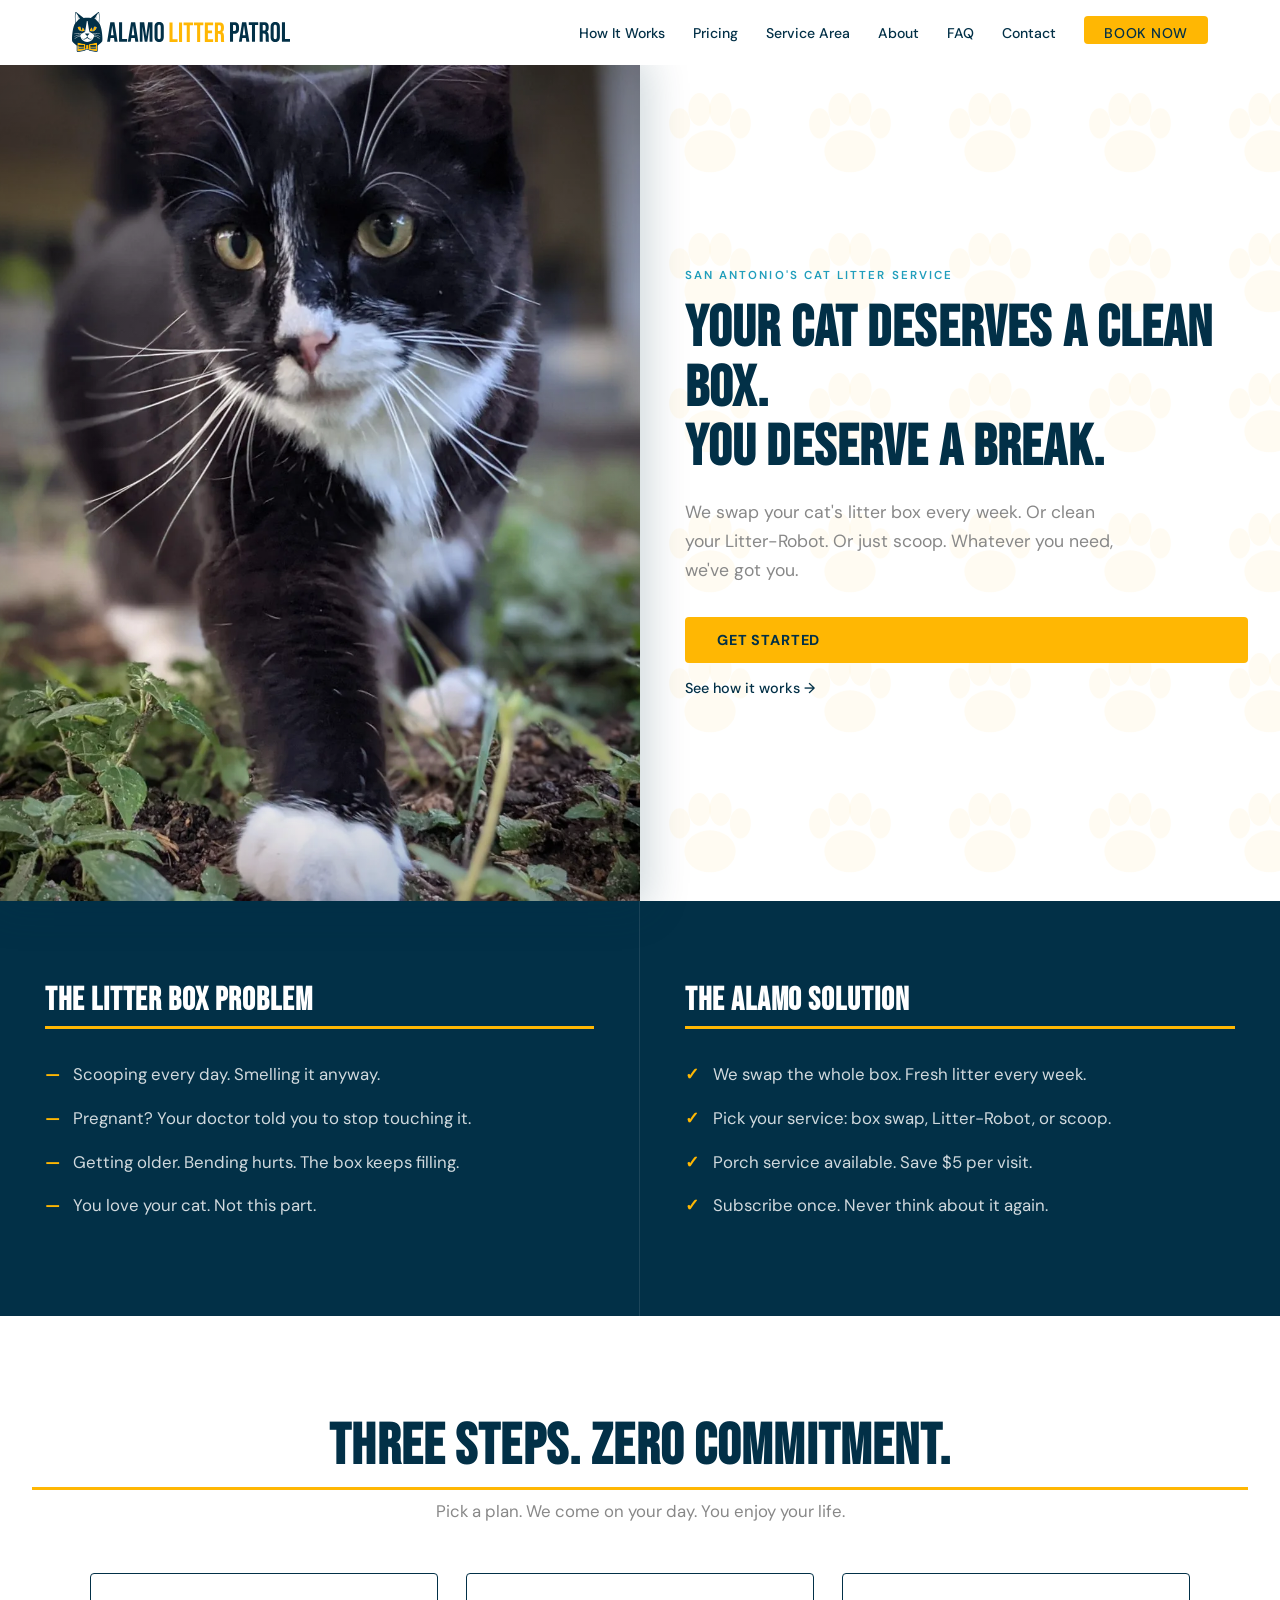
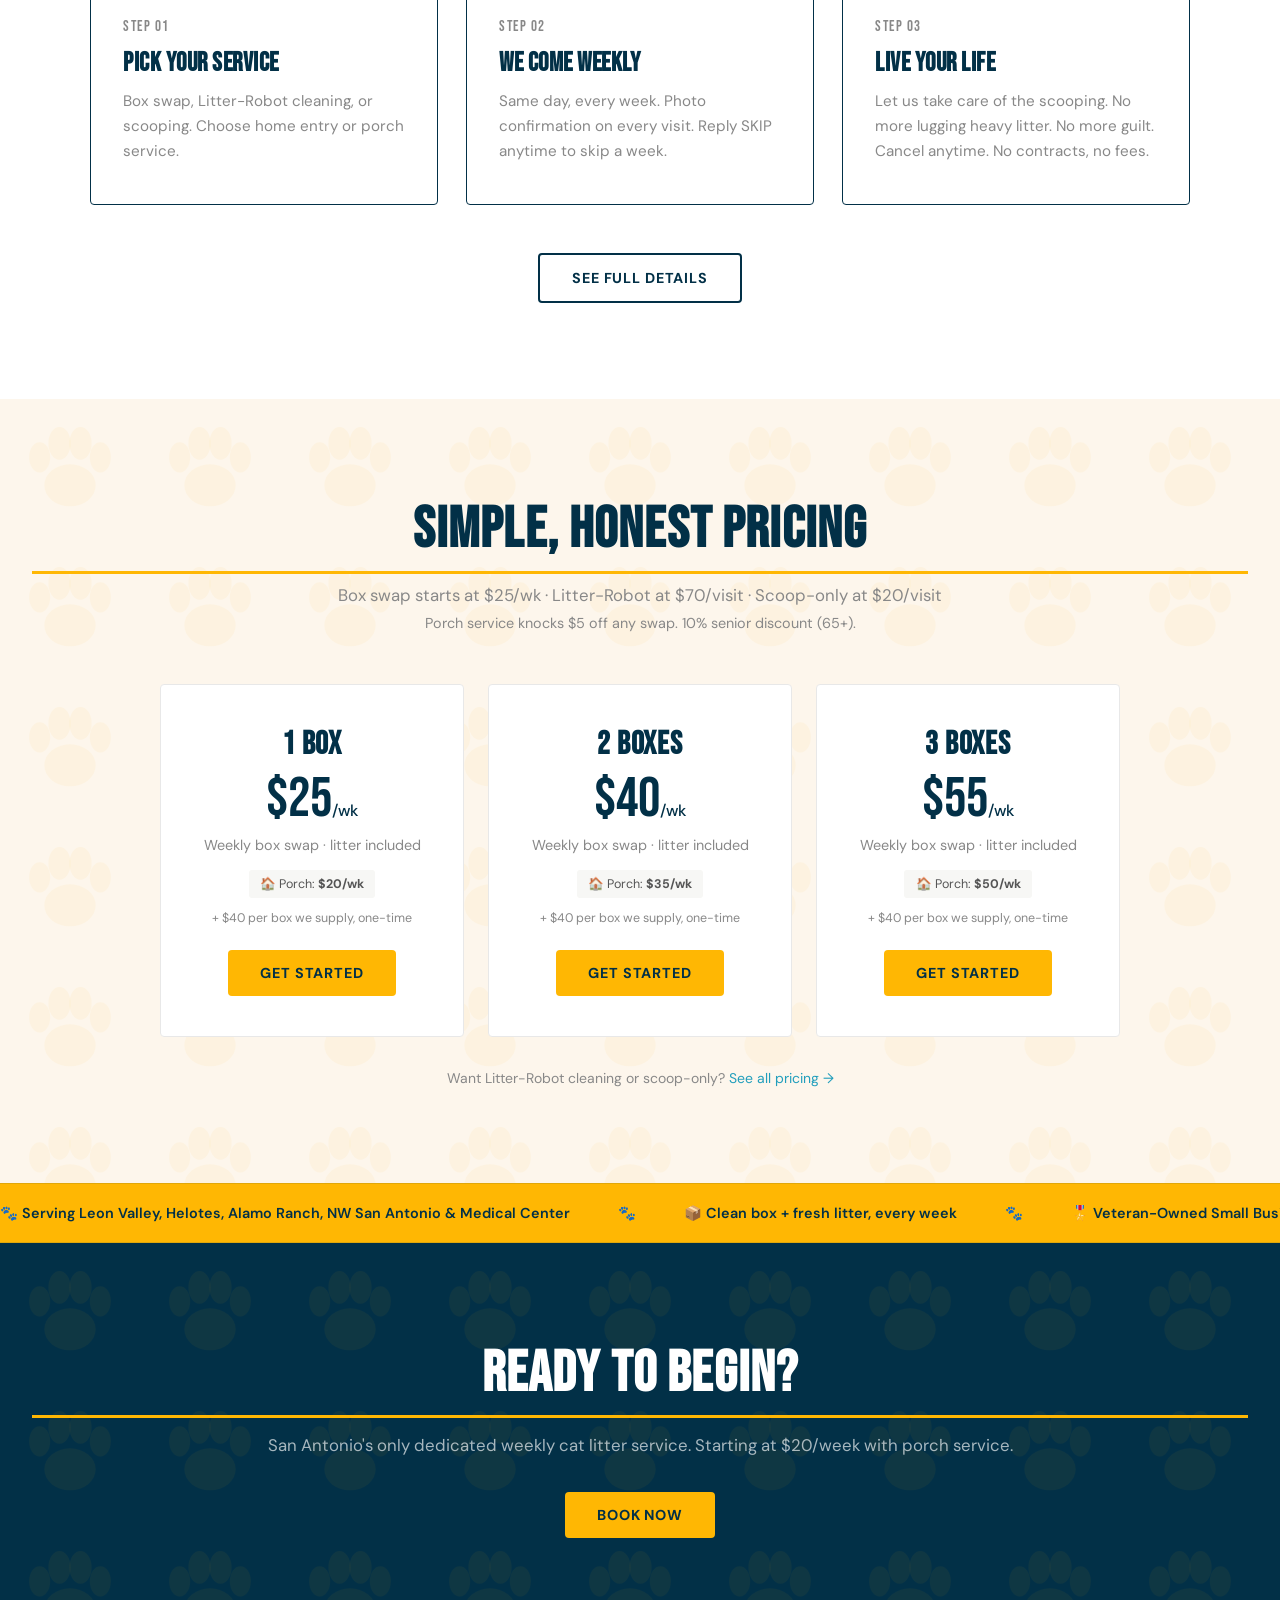
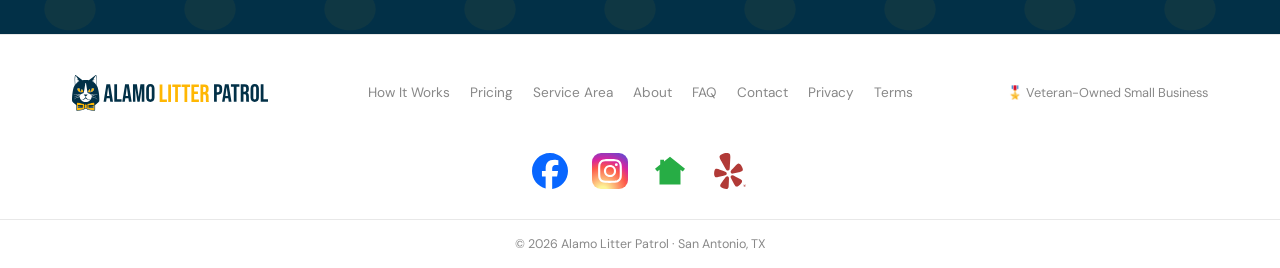
==== commit 9d8164dc: "Footer: put Yelp last, keep social icons in equal slots Co-Authored-By: Claude Fable 5.1 <noreply@an" ====
--- a/index.html
+++ b/index.html
@@ -346,8 +346,8 @@
     <nav class="footer-social" aria-label="Social profiles">
       <a href="https://www.facebook.com/profile.php?id=61592431160074" target="_blank" rel="noopener" aria-label="Alamo Litter Patrol on Facebook" title="Facebook"><svg viewBox="0 0 24 24" aria-hidden="true"><circle cx="12" cy="12" r="11.5" fill="#FFFFFF"/><path fill="#0866FF" d="M9.101 23.691v-7.98H6.627v-3.667h2.474v-1.58c0-4.085 1.848-5.978 5.858-5.978.401 0 .955.042 1.468.103a8.68 8.68 0 0 1 1.141.195v3.325a8.623 8.623 0 0 0-.653-.036 26.805 26.805 0 0 0-.733-.009c-.707 0-1.259.096-1.675.309a1.686 1.686 0 0 0-.679.622c-.258.42-.374.995-.374 1.752v1.297h3.919l-.386 2.103-.287 1.564h-3.246v8.245C19.396 23.238 24 18.179 24 12.044c0-6.627-5.373-12-12-12s-12 5.373-12 12c0 5.628 3.874 10.35 9.101 11.647Z"/></svg></a>
       <a href="https://www.instagram.com/alamolitterpatrol/" target="_blank" rel="noopener" aria-label="Alamo Litter Patrol on Instagram" title="Instagram"><svg viewBox="0 0 24 24" aria-hidden="true"><defs><radialGradient id="ig-grad" cx="30%" cy="107%" r="150%"><stop offset="0" stop-color="#FDF497"/><stop offset=".09" stop-color="#FDF497"/><stop offset=".45" stop-color="#FD5949"/><stop offset=".6" stop-color="#D6249F"/><stop offset=".9" stop-color="#285AEB"/></radialGradient></defs><rect width="24" height="24" rx="6" fill="url(#ig-grad)"/><path fill="#FFFFFF" transform="translate(12 12) scale(.66) translate(-12 -12)" d="M7.0301.084c-1.2768.0602-2.1487.264-2.911.5634-.7888.3075-1.4575.72-2.1228 1.3877-.6652.6677-1.075 1.3368-1.3802 2.127-.2954.7638-.4956 1.6365-.552 2.914-.0564 1.2775-.0689 1.6882-.0626 4.947.0062 3.2586.0206 3.6671.0825 4.9473.061 1.2765.264 2.1482.5635 2.9107.308.7889.72 1.4573 1.388 2.1228.6679.6655 1.3365 1.0743 2.1285 1.38.7632.295 1.6361.4961 2.9134.552 1.2773.056 1.6884.069 4.9462.0627 3.2578-.0062 3.668-.0207 4.9478-.0814 1.28-.0607 2.147-.2652 2.9098-.5633.7889-.3086 1.4578-.72 2.1228-1.3881.665-.6682 1.0745-1.3378 1.3795-2.1284.2957-.7632.4966-1.636.552-2.9124.056-1.2809.0692-1.6898.063-4.948-.0063-3.2583-.021-3.6668-.0817-4.9465-.0607-1.2797-.264-2.1487-.5633-2.9117-.3084-.7889-.72-1.4568-1.3876-2.1228C21.2982 1.33 20.628.9208 19.8378.6165 19.074.321 18.2017.1197 16.9244.0645 15.6471.0093 15.236-.005 11.977.0014 8.718.0076 8.31.0215 7.0301.0839m.1402 21.6932c-1.17-.0509-1.8053-.2453-2.2287-.408-.5606-.216-.96-.4771-1.3819-.895-.422-.4178-.6811-.8186-.9-1.378-.1644-.4234-.3624-1.058-.4171-2.228-.0595-1.2645-.072-1.6442-.079-4.848-.007-3.2037.0053-3.583.0607-4.848.05-1.169.2456-1.805.408-2.2282.216-.5613.4762-.96.895-1.3816.4188-.4217.8184-.6814 1.3783-.9003.423-.1651 1.0575-.3614 2.227-.4171 1.2655-.06 1.6447-.072 4.848-.079 3.2033-.007 3.5835.005 4.8495.0608 1.169.0508 1.8053.2445 2.228.408.5608.216.96.4754 1.3816.895.4217.4194.6816.8176.9005 1.3787.1653.4217.3617 1.056.4169 2.2263.0602 1.2655.0739 1.645.0796 4.848.0058 3.203-.0055 3.5834-.061 4.848-.051 1.17-.245 1.8055-.408 2.2294-.216.5604-.4763.96-.8954 1.3814-.419.4215-.8181.6811-1.3783.9-.4224.1649-1.0577.3617-2.2262.4174-1.2656.0595-1.6448.072-4.8493.079-3.2045.007-3.5825-.006-4.848-.0608M16.953 5.5864A1.44 1.44 0 1 0 18.39 4.144a1.44 1.44 0 0 0-1.437 1.4424M5.8385 12.012c.0067 3.4032 2.7706 6.1557 6.173 6.1493 3.4026-.0065 6.157-2.7701 6.1506-6.1733-.0065-3.4032-2.771-6.1565-6.174-6.1498-3.403.0067-6.156 2.771-6.1496 6.1738M8 12.0077a4 4 0 1 1 4.008 3.9921A3.9996 3.9996 0 0 1 8 12.0077"/></svg></a>
+      <a href="https://nextdoor.com/page/alamo-litter-patrol-san-antonio-tx" target="_blank" rel="noopener" aria-label="Alamo Litter Patrol on Nextdoor" title="Nextdoor"><svg viewBox="0 0 24 24" aria-hidden="true"><path fill="#27AD45" d="M12 2.5 22 10.5l-1.5 1.8-1.5-1.2V21H5v-9.9l-1.5 1.2L2 10.5l3.5-2.8V4.5H8v1.2z"/></svg></a>
       <a href="https://www.yelp.com/biz/alamo-litter-patrol-san-antonio" target="_blank" rel="noopener" aria-label="Alamo Litter Patrol on Yelp" title="Yelp"><svg viewBox="0 0 24 24" aria-hidden="true"><path fill="#B13A37" d="m7.6885 15.1415-3.6715.8483c-.3769.0871-.755.183-1.1452.155-.2611-.0188-.5122-.0414-.7606-.213a1.179 1.179 0 0 1-.331-.3594c-.3486-.5519-.3656-1.3661-.3697-2.0004a6.2874 6.2874 0 0 1 .3314-2.0642 1.857 1.857 0 0 1 .1073-.2474 2.3426 2.3426 0 0 1 .1255-.2165 2.4572 2.4572 0 0 1 .1563-.1975 1.1736 1.1736 0 0 1 .399-.2831 1.082 1.082 0 0 1 .4592-.0837c.2355.0016.5139.052.91.1734.0555.0191.1237.0382.1856.0572.3277.1013.7048.2404 1.1499.3987.6863.2404 1.3663.487 2.0463.7397l1.2117.4423c.2217.0807.4363.18.6412.297.174.0984.3273.2298.4512.387a1.217 1.217 0 0 1 .192.4309 1.2205 1.2205 0 0 1-.872 1.4522c-.0468.0151-.0852.0239-.1085.0293l-1.105.2553-.0031-.001zM18.8208 7.565a1.8506 1.8506 0 0 0-.2042-.1754 2.4082 2.4082 0 0 0-.2077-.1394 2.3607 2.3607 0 0 0-.2269-.109 1.1705 1.1705 0 0 0-.482-.0796 1.0862 1.0862 0 0 0-.4498.1263c-.2107.1048-.4388.2732-.742.5551-.042.0417-.0947.0886-.142.133-.2502.2351-.5286.5252-.8599.863a114.6363 114.6363 0 0 0-1.5166 1.5629l-.8962.9293a4.1897 4.1897 0 0 0-.4466.5483 1.541 1.541 0 0 0-.2364.5459 1.2199 1.2199 0 0 0 .0107.4518l.0046.02a1.218 1.218 0 0 0 1.4184.923 1.162 1.162 0 0 0 .1105-.0213l4.7781-1.104c.3766-.087.7587-.1667 1.097-.3631.2269-.1316.4428-.262.5909-.5252a1.1793 1.1793 0 0 0 .1405-.4683c.0733-.6512-.2668-1.3908-.5403-1.963a6.2792 6.2792 0 0 0-1.2001-1.7103zM8.9703.0754a8.6724 8.6724 0 0 0-.83.1564c-.2754.066-.548.1383-.8146.2236-.868.2844-2.0884.8063-2.295 1.8065-.1165.5655.1595 1.1439.3737 1.66.2595.6254.614 1.1889.9373 1.7777.8543 1.5545 1.7245 3.0993 2.5922 4.6457.259.4617.5416 1.0464 1.043 1.2856a1.058 1.058 0 0 0 .1013.0383c.2248.0851.4699.1016.7041.0471a4.3015 4.3015 0 0 0 .0418-.0097 1.2136 1.2136 0 0 0 .5658-.3397 1.1033 1.1033 0 0 0 .079-.0822c.3463-.435.3454-1.0833.3764-1.6134.1042-1.771.2139-3.5423.3009-5.3142.0332-.6712.1055-1.3333.0655-2.0096-.0328-.5579-.0368-1.1984-.3891-1.6563-.6218-.8073-1.9476-.741-2.8523-.6158zm2.084 15.9505a1.1053 1.1053 0 0 0-1.2306-.4145 1.1398 1.1398 0 0 0-.1526.0633 1.4806 1.4806 0 0 0-.2171.1354c-.1992.1475-.3668.3392-.5196.5315-.0386.049-.074.1143-.12.1562l-.7686 1.0573a113.9168 113.9168 0 0 0-1.2913 1.789c-.278.3895-.5184.7184-.7083 1.0094-.036.0547-.0734.116-.1075.1647-.2277.3522-.3566.6092-.4228.8381a1.0945 1.0945 0 0 0-.046.4721c.0211.1655.0768.3246.1635.467.046.0715.0957.1406.1487.207a2.334 2.334 0 0 0 .1754.1825 1.843 1.843 0 0 0 .2108.1732c.5304.369 1.1112.6342 1.722.8391a6.0958 6.0958 0 0 0 1.5716.3004c.091.0046.1821.0025.2728-.006a2.3878 2.3878 0 0 0 .2506-.0351 2.3862 2.3862 0 0 0 .2447-.071 1.1927 1.1927 0 0 0 .4175-.2658c.1127-.113.1994-.249.2541-.3989.0889-.2214.1473-.5026.1857-.92.0034-.0593.0118-.1305.0177-.1958.0304-.3463.0443-.7531.0666-1.2315.0375-.7357.067-1.4681.0903-2.2026 0 0 .0495-1.3053.0494-1.306.0113-.3008.002-.6342-.0814-.9336a1.396 1.396 0 0 0-.1756-.4054zm8.6754 2.0439c-.1605-.176-.3878-.3514-.7462-.5682-.0518-.0288-.1124-.0674-.1684-.1009-.2985-.1795-.658-.3684-1.078-.5965a120.7615 120.7615 0 0 0-1.9427-1.042l-1.1515-.6107c-.0597-.0175-.1203-.0607-.1766-.0878-.2212-.1058-.4558-.2045-.6992-.2498a1.4915 1.4915 0 0 0-.2545-.0265 1.1527 1.1527 0 0 0-.1648.01 1.1077 1.1077 0 0 0-.9227.9133 1.4186 1.4186 0 0 0 .0159.439c.0563.3065.1932.6096.3346.875l.615 1.1526c.3422.65.6884 1.2963 1.0435 1.9406.229.4202.4196.7799.5982 1.078.0338.056.0721.1163.1011.1682.2173.3584.392.584.569.7458.1146.1107.252.195.4026.247.1583.0525.326.071.4919.0546a2.368 2.368 0 0 0 .251-.0435c.0817-.022.1622-.048.241-.0784a1.863 1.863 0 0 0 .2475-.1143 6.1018 6.1018 0 0 0 1.2818-.9597c.4596-.4522.8659-.9454 1.182-1.51.044-.08.0819-.163.1138-.2483a2.49 2.49 0 0 0 .0773-.2411c.0186-.083.033-.1669.0429-.2513a1.188 1.188 0 0 0-.0565-.491 1.0933 1.0933 0 0 0-.248-.4041zm2.86 3.742a.8523.8523 0 0 1-.111.4236c-.074.132-.178.2377-.3115.3172a.8428.8428 0 0 1-.4385.119.847.847 0 0 1-.4373-.1179.8526.8526 0 0 1-.3125-.3171.8548.8548 0 0 1-.111-.4248c0-.1526.038-.2958.1143-.4294a.8405.8405 0 0 1 .315-.3159.849.849 0 0 1 .4315-.1156.8514.8514 0 0 1 .4294.1144.84.84 0 0 1 .316.3148.8494.8494 0 0 1 .1156.4317zm-.1202 0c0-.1328-.0332-.256-.0996-.3698s-.1564-.2038-.2702-.2702a.7125.7125 0 0 0-.371-.1007.7204.7204 0 0 0-.3698.0996.7487.7487 0 0 0-.2713.2702.7181.7181 0 0 0-.0996.3709c0 .132.0332.2557.0996.371a.7355.7355 0 0 0 .2713.2713.7354.7354 0 0 0 .3698.0985.7205.7205 0 0 0 .3698-.0996.7423.7423 0 0 0 .2702-.2691.7186.7186 0 0 0 .1008-.3721zm-.577.0584.2724.4522h-.1922l-.237-.4052h-.1546v.4052h-.1695v-1.02h.2988c.1268 0 .2195.0247.2783.0744.0595.0496.0892.1252.0892.2267a.2785.2785 0 0 1-.0492.1625c-.032.0466-.0775.0813-.1362.1042zm-.0412-.1408a.1532.1532 0 0 0 .056-.1214c0-.0573-.0164-.0981-.0491-.1225-.0329-.0251-.0847-.0377-.1557-.0377h-.1214v.3285h.1237c.061 0 .1098-.0157.1465-.047z"/></svg></a>
-      <a href="https://nextdoor.com/page/alamo-litter-patrol-san-antonio-tx" target="_blank" rel="noopener" aria-label="Alamo Litter Patrol on Nextdoor" title="Nextdoor"><svg viewBox="0 0 24 24" aria-hidden="true"><path fill="#27AD45" d="M12 2.5 22 10.5l-1.5 1.8-1.5-1.2V21H5v-9.9l-1.5 1.2L2 10.5l3.5-2.8V4.5H8v1.2z"/></svg></a>
     </nav>
     <div class="footer-bottom">&copy; 2026 Alamo Litter Patrol &middot; San Antonio, TX</div>
   </footer>
--- a/style.css
+++ b/style.css
@@ -1073,6 +1073,7 @@
   padding: 0 2rem 1.75rem;
 }
 .footer-social a {
+  flex: 0 0 40px;
   width: 40px;
   height: 40px;
   border-radius: 50%;
@@ -1089,6 +1090,7 @@
   width: 36px;
   height: 36px;
   display: block;
+  margin: auto;
 }
 .footer-bottom {
   border-top: 1px solid var(--gray-light);
